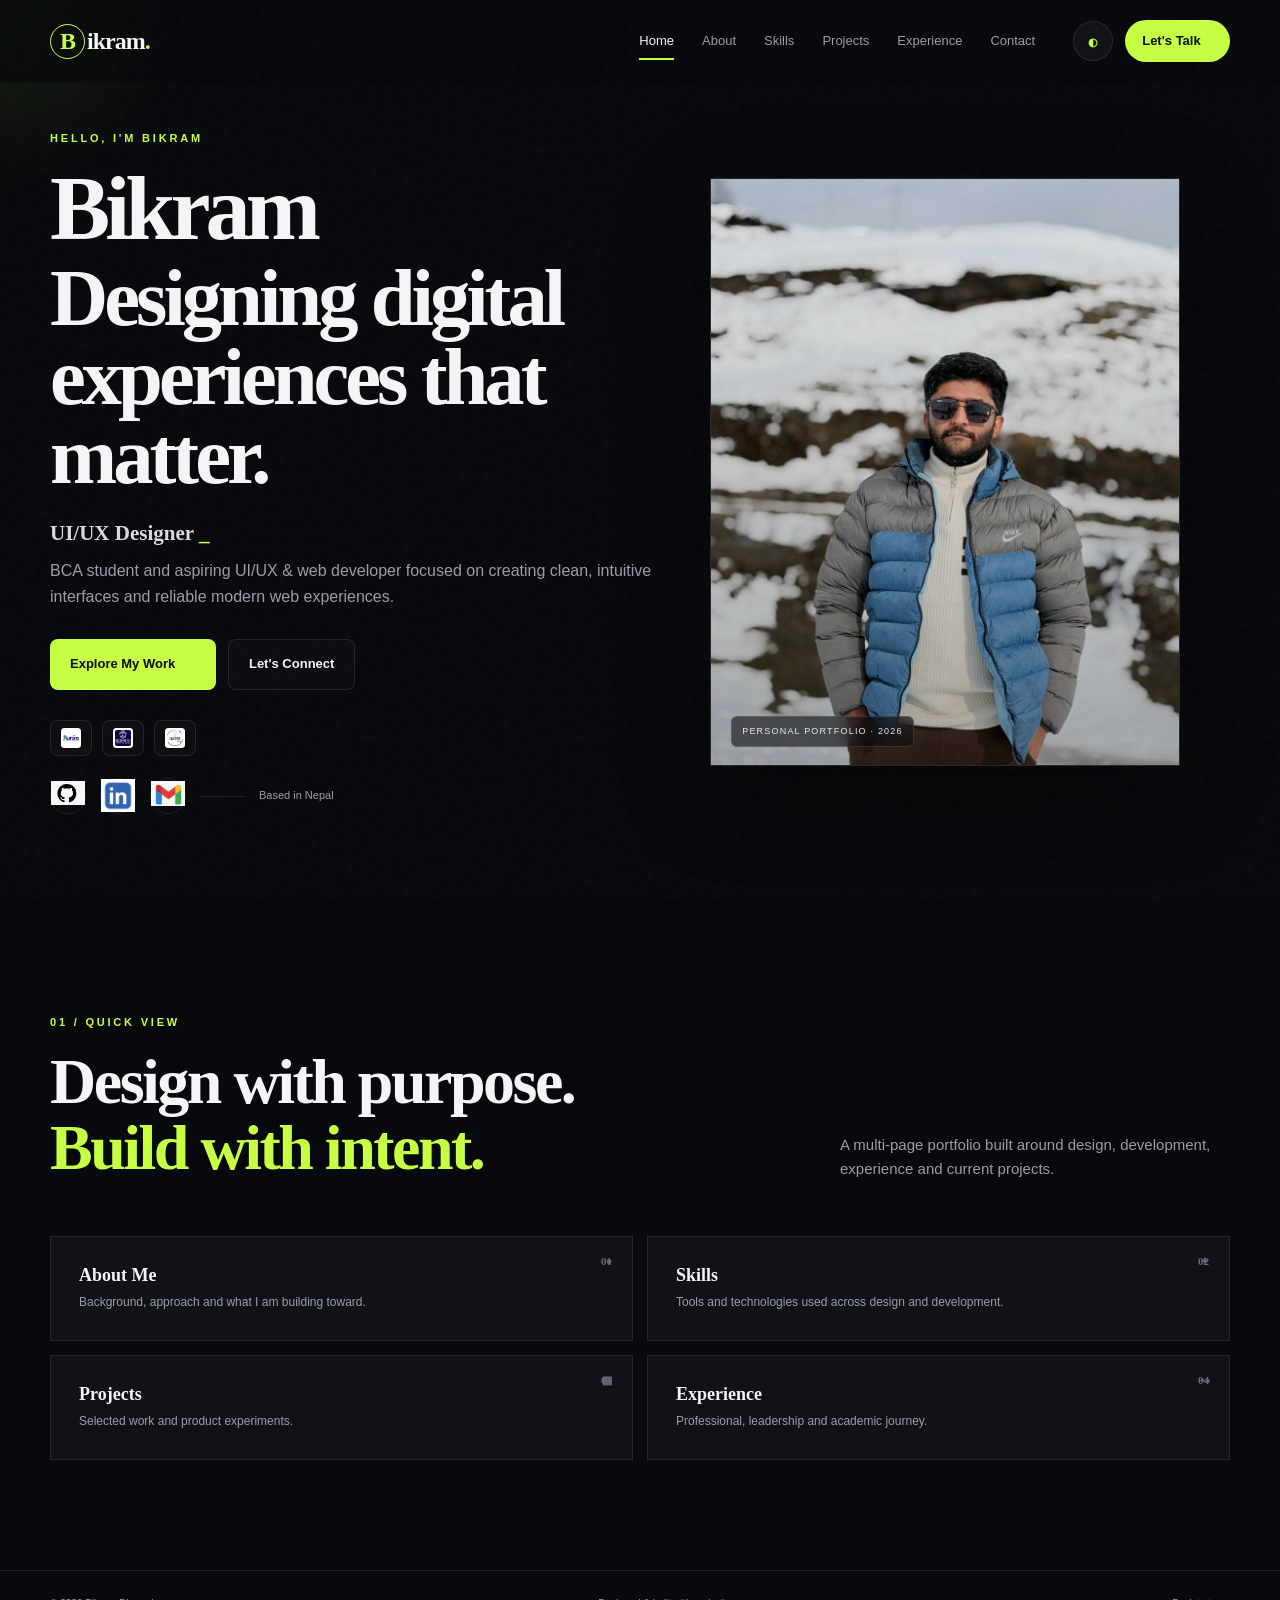
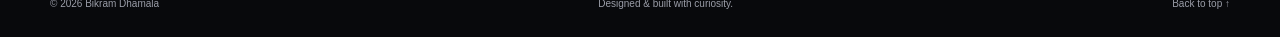
==== index.html @ e3570fc6 "Update index.html" ====
<!DOCTYPE html>
<html lang="en">
<head>
  <meta charset="UTF-8">
  <meta name="viewport" content="width=device-width, initial-scale=1.0">
  <meta name="description" content="Home — Bikram Dhamala">
  <meta name="author" content="Bikram Dhamala">
  <title>Home — Bikram Dhamala</title>
<meta name="description" content="Official portfolio of Bikram Dhamala, Frontend Developer, UI/UX Designer, Graphic Designer, BCA Student. Explore projects, blogs, and web development services.">

<meta name="keywords" content="Bikram Dhamala, Bikram Dhamala, Frontend Developer Nepal, UI UX Designer Nepal, Graphic Designer Nepal, Web Developer Nepal, BCA Student Nepal, HTML CSS JavaScript, React Developer Nepal, Anveahan,Bonsai, Portfolio Nepal">

<meta name="author" content="Bikram Dhamala">

<meta name="robots" content="index, follow">

<meta name="language" content="English">

<meta name="revisit-after" content="7 days">

<meta charset="UTF-8">
<meta property="og:type" content="website">

<meta property="og:title" content="Bikram Dhamala | Frontend Developer">

<meta property="og:description" content="Frontend Developer, UI/UX Designer, Graphic Designer .">

<meta property="og:url" content="https://bikramdhamala.com.np">

<meta property="og:image" content="https://bikramdhamala.com.np/images/cover.jpg">

<meta property="og:site_name" content="Bikram Dhamala Portfolio">
<meta name="twitter:card" content="summary_large_image">

<meta name="twitter:title" content="Bikram Dhamala">

<meta name="twitter:description" content="Frontend Developer | UI/UX Designer">

<meta name="twitter:image" content="https://bikramdhamala.com.np/images/cover.jpg">

<meta name="viewport" content="width=device-width, initial-scale=1.0">


  
  
<style>

:root{
  --bg:#08090c; --surface:#101217; --surface2:#15171e;
  --text:#f5f5f7; --muted:#9a9da8; --line:rgba(255,255,255,.09);
  --accent:#c7ff43; --accent2:#7dffb2;
  --shadow:0 25px 80px rgba(0,0,0,.35);
}
body.light{
  --bg:#f5f5f0; --surface:#fff; --surface2:#ecece7;
  --text:#111217; --muted:#62656d; --line:rgba(0,0,0,.09);
  --accent:#4f7000; --accent2:#2f7a55;
  --shadow:0 25px 70px rgba(0,0,0,.12);
}
*{margin:0;padding:0;box-sizing:border-box}
html{scroll-behavior:smooth}
body{font-family:"DM Sans",sans-serif;background:var(--bg);color:var(--text);line-height:1.6;overflow-x:hidden}
a{color:inherit;text-decoration:none}
button,input,textarea{font:inherit}
img{max-width:100%}
.container{width:min(1180px,calc(100% - 48px));margin:auto}
.noise{position:fixed;inset:0;pointer-events:none;z-index:100;opacity:.035;background-image:url("data:image/svg+xml,%3Csvg viewBox='0 0 180 180' xmlns='http://www.w3.org/2000/svg'%3E%3Cfilter id='n'%3E%3CfeTurbulence type='fractalNoise' baseFrequency='.8' numOctaves='4' stitchTiles='stitch'/%3E%3C/filter%3E%3Crect width='100%25' height='100%25' filter='url(%23n)' opacity='.7'/%3E%3C/svg%3E")}
.cursor-glow{position:fixed;width:420px;height:420px;border-radius:50%;background:radial-gradient(circle,rgba(199,255,67,.09),transparent 65%);transform:translate(-50%,-50%);pointer-events:none;z-index:0}
.header{position:fixed;top:0;left:0;width:100%;z-index:50;background:rgba(8,9,12,.72);backdrop-filter:blur(18px);border-bottom:1px solid transparent;transition:.3s}
body.light .header{background:rgba(245,245,240,.9)}
.header.scrolled{border-color:var(--line)}
.navbar{height:82px;display:flex;align-items:center;justify-content:space-between}
.logo{font:700 24px "Space Grotesk";letter-spacing:-1px}
.logo span{display:inline-grid;place-items:center;width:35px;height:35px;border:1px solid var(--accent);border-radius:50%;color:var(--accent);margin-right:2px}
.logo em{color:var(--accent);font-style:normal}
.nav-menu{display:flex;gap:28px;margin-left:auto;margin-right:38px}
.nav-link{font-size:13px;color:var(--muted);position:relative;transition:.25s}
.nav-link:hover,.nav-link.active{color:var(--text)}
.nav-link.active:after{content:"";position:absolute;left:0;right:0;bottom:-9px;height:2px;background:var(--accent)}
.nav-actions{display:flex;align-items:center;gap:12px}
.theme-btn,.menu-btn{border:1px solid var(--line);background:var(--surface);color:var(--text);width:40px;height:40px;border-radius:50%;cursor:pointer}
.nav-cta{font-size:13px;font-weight:700;background:var(--accent);color:#0a0c08;padding:11px 17px;border-radius:99px}
.nav-cta i{margin-left:6px}
.menu-btn{display:none}

.page-hero{position:relative;padding:160px 0 90px;overflow:hidden}
.page-hero::before,.page-hero::after{content:"";position:absolute;border-radius:50%;pointer-events:none}
.page-hero::before{width:560px;height:560px;right:-240px;top:0;background:radial-gradient(circle,rgba(199,255,67,.13),transparent 68%)}
.page-hero::after{width:420px;height:420px;left:-260px;bottom:-250px;background:radial-gradient(circle,rgba(125,255,178,.07),transparent 68%)}
.page-hero-inner{position:relative;z-index:2}
.eyebrow{font-size:11px;letter-spacing:2.8px;color:var(--accent);font-weight:700;margin-bottom:17px}
.page-title{font:700 clamp(48px,7vw,88px)/.96 "Space Grotesk";letter-spacing:-4px;max-width:850px}
.page-title span{color:var(--accent)}
.page-lead{margin-top:24px;max-width:650px;color:var(--muted);font-size:16px}
.section{padding:110px 0}
.section-head{display:flex;justify-content:space-between;align-items:end;gap:50px;margin-bottom:55px}
.section-head.center{display:block;text-align:center}
.section-head h2{font:700 clamp(38px,5vw,65px)/1.03 "Space Grotesk";letter-spacing:-2.5px}
.section-head h2 span{color:var(--accent)}
.section-intro{max-width:390px;color:var(--muted);font-size:15px}
.btn{display:inline-flex;align-items:center;gap:10px;padding:14px 20px;border-radius:8px;font-weight:700;font-size:13px;transition:.3s}
.btn.primary{background:var(--accent);color:#0a0c08}
.btn.primary:hover{transform:translateY(-3px);box-shadow:0 12px 30px rgba(199,255,67,.18)}
.btn.ghost{border:1px solid var(--line);background:rgba(255,255,255,.02)}
.btn.ghost:hover{border-color:var(--accent);color:var(--accent)}
.btn-row{display:flex;gap:12px;flex-wrap:wrap;margin-top:28px}

.home-hero{min-height:100vh;position:relative;display:grid;align-items:center;padding:130px 0 90px;overflow:hidden}
.home-grid{display:grid;grid-template-columns:1.08fr .92fr;align-items:center;gap:50px;position:relative;z-index:2}
.home-hero h1{font:700 clamp(48px,6.3vw,86px)/.98 "Space Grotesk";letter-spacing:-4px}
.hero-name{display:inline-block;color:var(--text);font-size:1.12em;letter-spacing:-5px;margin-bottom:5px}
.home-role{font:600 21px "Space Grotesk";margin:26px 0 12px;color:#d9dbe0}
body.light .home-role{color:#363941}
.home-description{max-width:610px;color:var(--muted);font-size:16px}
.hero-actions{display:flex;gap:12px;margin:30px 0}
.hero-socials{display:flex;align-items:center;gap:14px;color:var(--muted)}
.hero-socials a{width:36px;height:36px;display:grid;place-items:center;border:1px solid var(--line);border-radius:50%;transition:.25s}
.hero-socials a:hover{color:var(--accent);border-color:var(--accent);transform:translateY(-2px)}
.social-line{width:45px;height:1px;background:var(--line)}
.hero-socials small{font-size:11px}
.brand-strip{display:flex;flex-wrap:wrap;align-items:center;gap:10px;margin-top:24px}
.brand-item{display:inline-flex;align-items:center;gap:8px;padding:7px 10px;border:1px solid var(--line);background:rgba(255,255,255,.02);border-radius:8px;color:var(--muted);font-size:10px;transition:.25s}
.brand-item:hover{border-color:var(--accent);color:var(--text);transform:translateY(-2px)}
.brand-item img{width:20px;height:20px;object-fit:contain;border-radius:4px;background:#fff;padding:2px}
.brand-monogram{width:20px;height:20px;display:grid;place-items:center;border-radius:4px;background:var(--accent);color:#0a0c08;font:700 8px "Space Grotesk"}

.visual-frame{width:min(470px,100%);aspect-ratio:4/5;position:relative;border:1px solid var(--line);background:var(--surface);box-shadow:var(--shadow);overflow:hidden}
.photo-carousel{position:absolute;inset:0;overflow:hidden;background:#0b0d11}
.photo-slides{width:100%;height:100%;position:relative}
.photo-slide{position:absolute;inset:0;opacity:0;visibility:hidden;transform:scale(1.035);transition:opacity .55s ease,transform .75s ease,visibility .55s;background:#0b0d11}
.photo-slide.active{opacity:1;visibility:visible;transform:scale(1)}
.photo-slide img{width:100%;height:100%;display:block;object-fit:cover;object-position:center}
.photo-slide::after{content:"";position:absolute;inset:0;background:linear-gradient(180deg,rgba(0,0,0,.04),rgba(0,0,0,.18) 55%,rgba(0,0,0,.3));pointer-events:none}
.home-caption{position:absolute;left:20px;bottom:18px;z-index:3;padding:7px 10px;border:1px solid rgba(255,255,255,.13);background:rgba(8,9,12,.58);backdrop-filter:blur(9px);color:#e4e7ed;border-radius:6px;font-size:9px;letter-spacing:1.2px}

.cards-grid{display:grid;grid-template-columns:repeat(2,1fr);gap:14px}
.mini-card{padding:28px;background:var(--surface);border:1px solid var(--line);position:relative;transition:.35s}
.mini-card:hover{transform:translateY(-6px);border-color:rgba(199,255,67,.35)}
.mini-card span{position:absolute;right:20px;top:18px;color:#666a74;font:600 11px "Space Grotesk"}
.mini-card i{font-size:20px;color:var(--accent);margin-bottom:28px}
.mini-card h3{font:600 18px "Space Grotesk";margin-bottom:7px}
.mini-card p{font-size:12px;color:var(--muted)}

.split{display:grid;grid-template-columns:.85fr 1.15fr;gap:70px;align-items:start}
.big-copy{font:500 28px/1.35 "Space Grotesk";margin-bottom:24px}
.copy p{color:var(--muted);max-width:600px}
.stat-grid{display:grid;grid-template-columns:repeat(2,1fr);gap:1px;background:var(--line);border:1px solid var(--line)}
.stat{background:var(--surface);padding:28px}
.stat strong{display:block;font:700 40px "Space Grotesk";color:var(--accent)}
.stat span{color:var(--muted);font-size:12px}

.skill-grid{display:grid;grid-template-columns:repeat(2,1fr);gap:1px;background:var(--line);border:1px solid var(--line)}
.skill{background:var(--surface);padding:25px;display:grid;grid-template-columns:auto 1fr auto;gap:17px;align-items:center;transition:.25s}
.skill:hover{background:var(--surface2)}
.skill-icon{width:45px;height:45px;display:grid;place-items:center;border:1px solid var(--line);border-radius:10px;font-size:21px;color:var(--accent)}
.skill h3{font:600 16px "Space Grotesk"}
.skill p{font-size:11px;color:var(--muted)}
.skill strong{font:600 11px "Space Grotesk";color:var(--muted)}
.skill-note{margin-top:22px;color:var(--muted);font-size:12px}

.project-feature{display:grid;grid-template-columns:1.35fr .65fr;gap:0;background:var(--surface);border:1px solid var(--line);overflow:hidden}
.project-art{min-height:480px;position:relative;background:radial-gradient(circle at 50% 50%,rgba(199,255,67,.09),transparent 55%),#0d0f13;display:grid;place-items:center;padding:45px}
.art-window{width:100%;box-shadow:0 30px 70px #0008;border:1px solid #ffffff14;background:#12151b;transform:perspective(900px) rotateY(-8deg) rotateX(3deg);transition:.5s}
.project-art:hover .art-window{transform:perspective(900px) rotateY(0) rotateX(0) translateY(-5px)}
.window-bar{height:36px;border-bottom:1px solid #ffffff10;display:flex;align-items:center;gap:5px;padding:0 12px;color:#737985;font-size:8px}
.window-bar span{width:6px;height:6px;border-radius:50%;background:#555}
.window-bar b{margin-left:auto;font:600 8px "Space Grotesk";letter-spacing:1px}
.dashboard{display:grid;grid-template-columns:52px 1fr;height:280px}
.dashboard aside{border-right:1px solid #ffffff0d;display:flex;flex-direction:column;align-items:center;padding:17px 0;gap:22px}
.dashboard aside strong{color:var(--accent);font:700 18px "Space Grotesk"}
.dashboard aside i{width:14px;height:14px;border:1px solid #ffffff1a;border-radius:4px}
.dash-main{padding:30px}
.dash-main small{font-size:7px;color:#737985;letter-spacing:1.5px}
.dash-main h3{font:600 24px "Space Grotesk";margin:4px 0 20px}
.dash-cards{display:grid;grid-template-columns:repeat(3,1fr);gap:9px}
.dash-cards div{height:55px;background:linear-gradient(135deg,#1c2028,#15181e);border:1px solid #ffffff0b}
.dash-chart{height:95px;margin-top:12px;border:1px solid #ffffff0b;display:flex;align-items:end;justify-content:space-around;padding:14px}
.dash-chart span{width:9%;background:var(--accent);opacity:.65;border-radius:3px 3px 0 0}
.dash-chart span:nth-child(1){height:35%}.dash-chart span:nth-child(2){height:52%}.dash-chart span:nth-child(3){height:44%}.dash-chart span:nth-child(4){height:75%}.dash-chart span:nth-child(5){height:60%}.dash-chart span:nth-child(6){height:90%}.dash-chart span:nth-child(7){height:72%}
.project-index{position:absolute;left:25px;top:22px;color:var(--accent);font:700 12px "Space Grotesk"}
.project-info{padding:55px 45px;display:flex;flex-direction:column;justify-content:center}
.project-type{color:var(--accent);font-size:10px;letter-spacing:2px;font-weight:700}
.project-info h3{font:700 39px "Space Grotesk";margin:12px 0}
.project-info>p:not(.project-type){color:var(--muted);font-size:14px}
.tags{display:flex;flex-wrap:wrap;gap:7px;margin:24px 0}
.tags span{border:1px solid var(--line);padding:6px 9px;font-size:9px;color:var(--muted)}
.project-link{font-size:12px;font-weight:700;display:inline-flex;gap:9px;align-items:center}
.project-link i{color:var(--accent)}

.timeline{max-width:900px;margin:auto;border-left:1px solid var(--line)}
.timeline-item{display:grid;grid-template-columns:125px 20px 1fr;gap:20px;padding:0 0 65px;position:relative}
.timeline-item:last-child{padding-bottom:0}
.time{font:600 10px "Space Grotesk";color:var(--muted);letter-spacing:1px;text-align:right}
.timeline-dot{width:9px;height:9px;background:var(--accent);border-radius:50%;box-shadow:0 0 0 6px var(--bg);margin-top:5px}
.timeline-item h3{font:600 21px "Space Grotesk";margin-bottom:8px}
.timeline-item>div:last-child>p:last-child{font-size:13px;color:var(--muted);max-width:590px}

.contact-layout{display:grid;grid-template-columns:.8fr 1.2fr;gap:65px}
.contact-card{background:var(--surface);border:1px solid var(--line);padding:35px}
.contact-card h3{font:600 21px "Space Grotesk";margin-bottom:16px}
.contact-card p{color:var(--muted);font-size:13px}
.contact-list{display:grid;gap:16px;margin-top:26px}
.contact-item{display:flex;gap:13px;align-items:flex-start}
.contact-item i{color:var(--accent);margin-top:3px}
.contact-item b{font:600 12px "Space Grotesk";display:block;margin-bottom:3px}
.contact-item span{font-size:12px;color:var(--muted)}
.form-grid{display:grid;grid-template-columns:1fr 1fr;gap:14px}
.field{display:flex;flex-direction:column;gap:7px}
.field.full{grid-column:1/-1}
.field label{font-size:10px;letter-spacing:1.4px;color:var(--muted);text-transform:uppercase}
.field input,.field textarea{width:100%;background:var(--bg);color:var(--text);border:1px solid var(--line);padding:13px 14px;border-radius:7px;outline:none}
.field input:focus,.field textarea:focus{border-color:var(--accent)}
.field textarea{min-height:150px;resize:vertical}
.form-note{margin-top:12px;color:var(--muted);font-size:10px}

footer{border-top:1px solid var(--line);padding:25px 0;color:var(--muted);font-size:10px}
.footer-inner{display:flex;justify-content:space-between;gap:20px;align-items:center}

.reveal{opacity:0;transform:translateY(25px);transition:opacity .8s ease,transform .8s ease}
.reveal.visible{opacity:1;transform:none}

@media(max-width:900px){
  .nav-menu{position:fixed;top:82px;left:0;right:0;background:var(--bg);border-bottom:1px solid var(--line);display:none;flex-direction:column;padding:25px 24px;gap:20px}
  .nav-menu.open{display:flex}
  .menu-btn{display:block}.nav-cta{display:none}
  .home-grid,.split,.project-feature,.contact-layout{grid-template-columns:1fr}
  .home-hero{padding-top:125px}
  .hero-visual{margin-top:25px}
  .visual-frame{max-width:440px}
  .section-head{align-items:start;flex-direction:column;gap:20px}
  .project-art{min-height:390px}
  .project-info{padding:40px}
}
@media(max-width:600px){
  .container{width:min(100% - 30px,1180px)}
  .navbar{height:72px}.nav-menu{top:72px}
  .home-hero{padding:110px 0 75px}
  .home-hero h1{font-size:47px;letter-spacing:-2.5px}
  .hero-name{letter-spacing:-3px}
  .home-description{font-size:14px}
  .hero-actions{flex-direction:column;align-items:stretch}
  .hero-actions .btn{justify-content:center}
  .hero-socials small,.social-line{display:none}
  .section,.page-hero{padding:90px 0}
  .section-head{margin-bottom:40px}
  .cards-grid,.skill-grid,.form-grid,.stat-grid{grid-template-columns:1fr}
  .page-title{letter-spacing:-2.5px;font-size:47px}
  .project-art{padding:20px;min-height:300px}
  .dashboard{height:210px}.dash-main{padding:20px}.dash-main h3{font-size:18px}
  .project-info{padding:30px 24px}.project-info h3{font-size:33px}
  .timeline-item{grid-template-columns:75px 12px 1fr;gap:12px}
  .timeline-item h3{font-size:17px}
  .contact-card{padding:25px}
  .footer-inner{flex-direction:column;align-items:flex-start}
}
.icon-fallback{font-size:11px;font-weight:700;letter-spacing:-.3px;color:var(--accent)}
</style></head>
<body id="top" data-page="home">
  <div class="noise"></div>
  <div class="cursor-glow"></div>
  
<header class="header" id="header">
  <nav class="navbar container">
    <a href="index.html" class="logo" aria-label="Bikram Dhamala home"><span>B</span><b>ikram</b><em>.</em></a>
    <div class="nav-menu" id="navMenu">
      <a href="index.html" class="nav-link" data-page="home">Home</a>
      <a href="about.html" class="nav-link" data-page="about">About</a>
      <a href="skills.html" class="nav-link" data-page="skills">Skills</a>
      <a href="projects.html" class="nav-link" data-page="projects">Projects</a>
      <a href="experience.html" class="nav-link" data-page="experience">Experience</a>
      <a href="contact.html" class="nav-link" data-page="contact">Contact</a>
    </div>
    <div class="nav-actions">
      <button class="theme-btn" id="themeBtn" aria-label="Toggle theme"><span class="icon-fallback">◐</span></button>
      <a href="contact.html" class="nav-cta">Let's Talk <span class="icon-fallback">↗</span></a>
      <button class="menu-btn" id="menuBtn" aria-label="Open menu"><span class="icon-fallback">☰</span></button>
    </div>
  </nav>
</header>

  <main>
    
<section class="home-hero">
  <div class="container home-grid">
    <div class="reveal">
      <p class="eyebrow">HELLO, I'M BIKRAM</p>
      <h1><span class="hero-name">Bikram</span><br>Designing digital<br><span>experiences</span> that matter.</h1>
      <p class="home-role">UI/UX Designer <span style="color:var(--accent)">_</span></p>
      <p class="home-description">BCA student and aspiring UI/UX & web developer focused on creating clean, intuitive interfaces and reliable modern web experiences.</p>
      <div class="hero-actions">
        <a href="projects.html" class="btn primary">Explore My Work <span class="icon-fallback">→</span></a>
        <a href="contact.html" class="btn ghost">Let's Connect</a>
      </div>

      <div class="brand-strip" aria-label="Organizations">
        <a class="brand-item" href="https://aurorafoundationaf.com/" target="_blank" rel="noopener">
          <span class="brand-monogram"><img src="aurora-education-foundation.jpg"</span>
        </a>
        <a class="brand-item" href="https://www.instagram.com/bonsaitechnologies/" target="_blank" rel="noopener">
          <span class="brand-monogram"><img class="bonsai-logo" src="bonsai-technologies.jpg"></span>
        </a>
        <a class="brand-item" href="https://www.instagram.com/_anveshan__/" target="_blank" rel="noopener">
          <span class="brand-monogram"><img src="anveshan.jpg"></span>
        </a>
      </div>

      <div class="hero-socials" style="margin-top:22px">
        <a href="https://github.com/bikramdhamala" target="_blank" rel="noopener" aria-label="GitHub"><span class="icon-fallback"><img src="Github.png"></span></a>
        <a href="https://www.linkedin.com/in/biksss-dhamala" target="_blank" rel="noopener" aria-label="LinkedIn"><span class="icon-fallback"><img src="linkedin.png"></span></a>
        <a href="mailto:bikram.official77@gmail.com" aria-label="Email"><span class="icon-fallback"><img src="gmail.png"></span></a>
        <span class="social-line"></span><small>Based in Nepal</small>
      </div>
    </div>

    <div class="reveal">
      <div class="visual-frame">
        <div class="photo-carousel" aria-label="Bikram photo gallery">
          <div class="photo-slides">
            <div class="photo-slide active"><img src="[data-uri]" alt="Bikram in the mountains"></div>
            <div class="photo-slide"><img src="[data-uri]" alt="Bikram at a temple"></div>
            <div class="photo-slide"><img src="[data-uri]" alt="Bikram in a formal suit"></div>
          </div>
          <div class="home-caption">PERSONAL PORTFOLIO · 2026</div>
        </div>
      </div>
    </div>
  </div>
</section>

<section class="section">
  <div class="container">
    <div class="section-head reveal">
      <div><p class="eyebrow">01 / QUICK VIEW</p><h2>Design with purpose.<br><span>Build with intent.</span></h2></div>
      <p class="section-intro">A multi-page portfolio built around design, development, experience and current projects.</p>
    </div>
    <div class="cards-grid">
      <a class="mini-card reveal" href="about.html"><span>01</span><span class="icon-fallback">●</span><h3>About Me</h3><p>Background, approach and what I am building toward.</p></a>
      <a class="mini-card reveal" href="skills.html"><span>02</span><span class="icon-fallback">✦</span><h3>Skills</h3><p>Tools and technologies used across design and development.</p></a>
      <a class="mini-card reveal" href="projects.html"><span>03</span><span class="icon-fallback">▦</span><h3>Projects</h3><p>Selected work and product experiments.</p></a>
      <a class="mini-card reveal" href="experience.html"><span>04</span><span class="icon-fallback">↝</span><h3>Experience</h3><p>Professional, leadership and academic journey.</p></a>
    </div>
  </div>
</section>

  </main>
  
<footer>
  <div class="container footer-inner">
    <span>© <span id="year"></span> Bikram Dhamala</span>
    <span>Designed & built with curiosity.</span>
    <a href="#top">Back to top ↑</a>
  </div>
</footer>

  
<script>
const body = document.body;
const header = document.getElementById("header");
const menuBtn = document.getElementById("menuBtn");
const navMenu = document.getElementById("navMenu");
const themeBtn = document.getElementById("themeBtn");

if (menuBtn && navMenu) {
  menuBtn.addEventListener("click", () => {
    navMenu.classList.toggle("open");
    menuBtn.innerHTML = navMenu.classList.contains("open")
      ? '<i class="fa-solid fa-xmark"></i>'
      : '<i class="fa-solid fa-bars"></i>';
  });
}
document.querySelectorAll(".nav-link").forEach(link => {
  link.addEventListener("click", () => {
    navMenu?.classList.remove("open");
    if (menuBtn) menuBtn.innerHTML = '<i class="fa-solid fa-bars"></i>';
  });
});

window.addEventListener("scroll", () => {
  header?.classList.toggle("scrolled", window.scrollY > 20);
});

const savedTheme = localStorage.getItem("bikram-theme");
if (savedTheme === "light") {
  body.classList.add("light");
  if (themeBtn) themeBtn.innerHTML = '<i class="fa-solid fa-sun"></i>';
}
themeBtn?.addEventListener("click", () => {
  body.classList.toggle("light");
  const light = body.classList.contains("light");
  localStorage.setItem("bikram-theme", light ? "light" : "dark");
  themeBtn.innerHTML = light
    ? '<i class="fa-solid fa-sun"></i>'
    : '<i class="fa-solid fa-moon"></i>';
});

document.getElementById("year")?.replaceChildren(String(new Date().getFullYear()));

const observer = new IntersectionObserver(entries => {
  entries.forEach(entry => {
    if (entry.isIntersecting) entry.target.classList.add("visible");
  });
}, {threshold:.12});
document.querySelectorAll(".reveal").forEach(el => observer.observe(el));

const page = body.dataset.page;
document.querySelectorAll(".nav-link").forEach(link => {
  link.classList.toggle("active", link.dataset.page === page);
});

/* Home hero photo rotation: every 3 seconds. */
const photoSlides = [...document.querySelectorAll(".photo-slide")];
if (photoSlides.length) {
  let photoIndex = 0;
  function showPhoto(index) {
    photoIndex = (index + photoSlides.length) % photoSlides.length;
    photoSlides.forEach((slide, i) => {
      slide.classList.toggle("active", i === photoIndex);
    });
  }
  showPhoto(0);
  setInterval(() => showPhoto(photoIndex + 1), 3000);
}
</script></body>
</html>
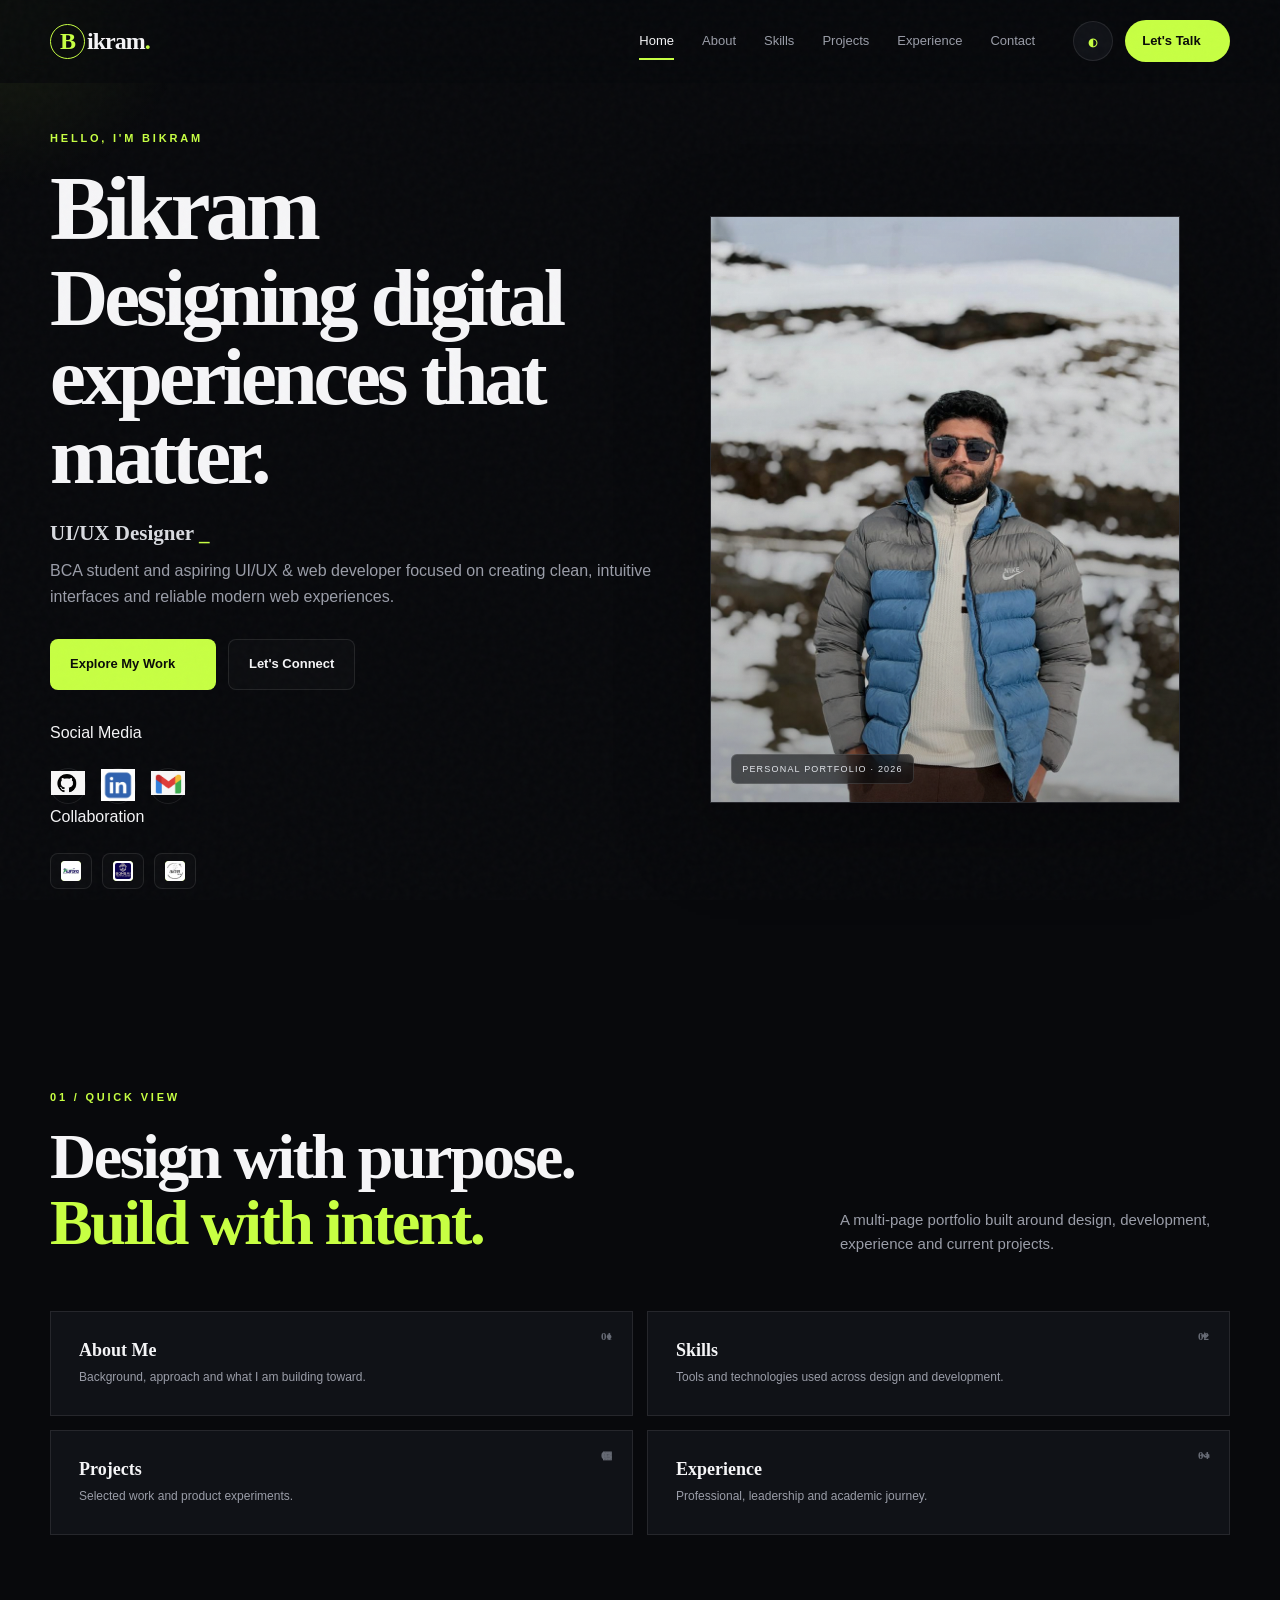
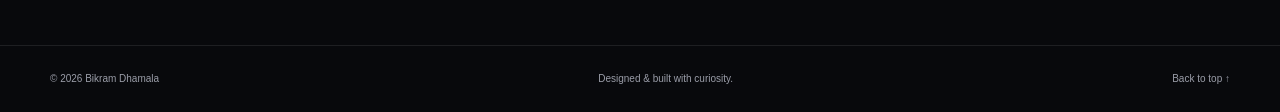
==== commit 8f765815: "Update index.html" ====
--- a/index.html
+++ b/index.html
@@ -291,8 +291,15 @@
         <a href="projects.html" class="btn primary">Explore My Work <span class="icon-fallback">→</span></a>
         <a href="contact.html" class="btn ghost">Let's Connect</a>
       </div>
-
-      <div class="brand-strip" aria-label="Organizations">
+      <p class="Social Media">Social Media</p>
+         <div class="hero-socials" style="margin-top:22px">
+        <a href="https://github.com/bikramdhamala" target="_blank" rel="noopener" aria-label="GitHub"><span class="icon-fallback"><img src="Github.png"></span></a>
+        <a href="https://www.linkedin.com/in/biksss-dhamala" target="_blank" rel="noopener" aria-label="LinkedIn"><span class="icon-fallback"><img src="linkedin.png"></span></a>
+        <a href="mailto:bikram.official77@gmail.com" aria-label="Email"><span class="icon-fallback"><img src="gmail.png"></span></a>
+
+     </div>
+<p class="Company Connected">Collaboration</p>
+    <div class="brand-strip" aria-label="Organizations">
         <a class="brand-item" href="https://aurorafoundationaf.com/" target="_blank" rel="noopener">
           <span class="brand-monogram"><img src="aurora-education-foundation.jpg"</span>
         </a>
@@ -303,13 +310,7 @@
           <span class="brand-monogram"><img src="anveshan.jpg"></span>
         </a>
       </div>
-
-      <div class="hero-socials" style="margin-top:22px">
-        <a href="https://github.com/bikramdhamala" target="_blank" rel="noopener" aria-label="GitHub"><span class="icon-fallback"><img src="Github.png"></span></a>
-        <a href="https://www.linkedin.com/in/biksss-dhamala" target="_blank" rel="noopener" aria-label="LinkedIn"><span class="icon-fallback"><img src="linkedin.png"></span></a>
-        <a href="mailto:bikram.official77@gmail.com" aria-label="Email"><span class="icon-fallback"><img src="gmail.png"></span></a>
-        <span class="social-line"></span><small>Based in Nepal</small>
-      </div>
+      
     </div>
 
     <div class="reveal">
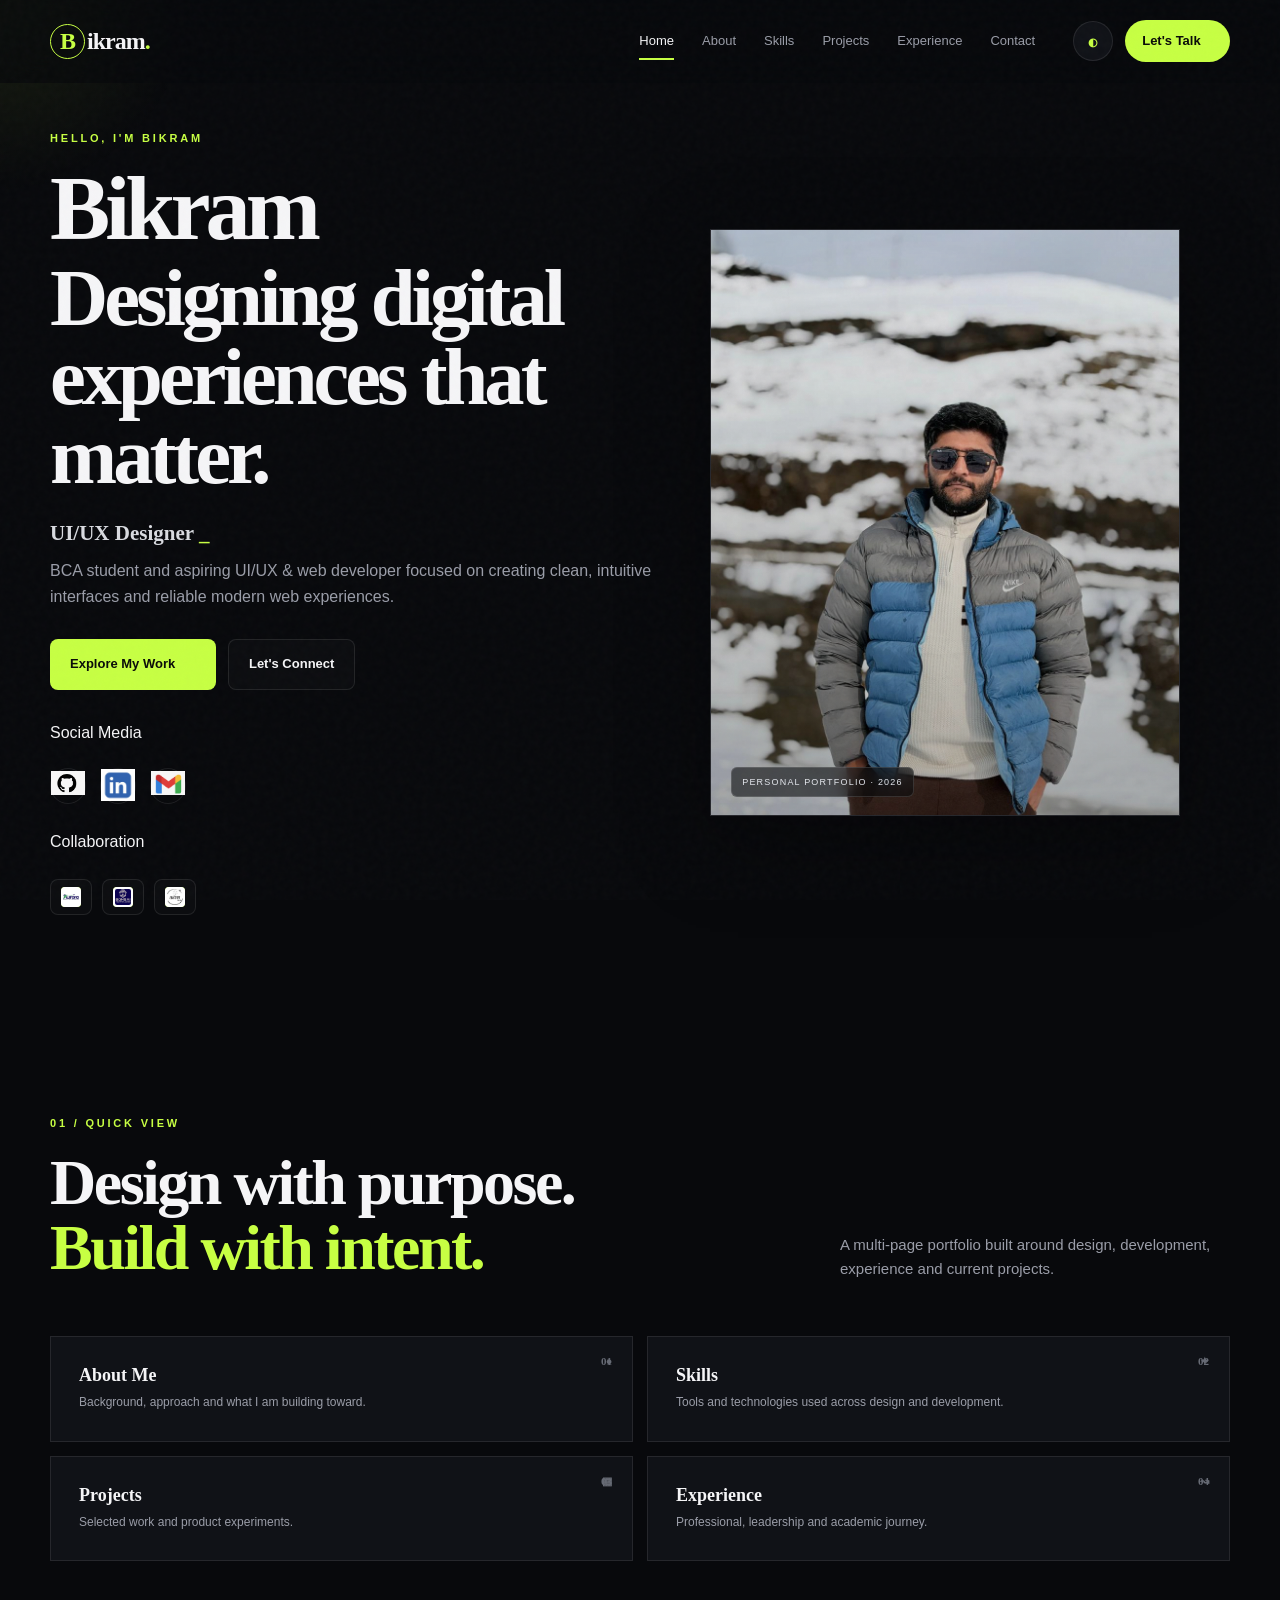
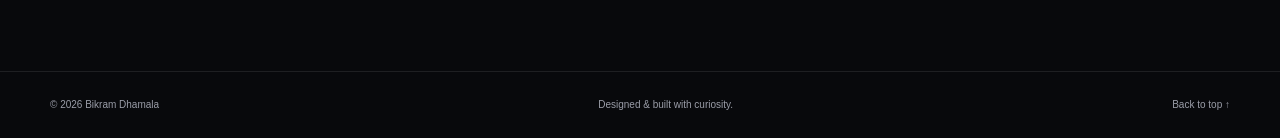
==== commit 3622da14: "Update index.html" ====
--- a/index.html
+++ b/index.html
@@ -297,7 +297,7 @@
         <a href="https://www.linkedin.com/in/biksss-dhamala" target="_blank" rel="noopener" aria-label="LinkedIn"><span class="icon-fallback"><img src="linkedin.png"></span></a>
         <a href="mailto:bikram.official77@gmail.com" aria-label="Email"><span class="icon-fallback"><img src="gmail.png"></span></a>
 
-     </div>
+     </div> <br>
 <p class="Company Connected">Collaboration</p>
     <div class="brand-strip" aria-label="Organizations">
         <a class="brand-item" href="https://aurorafoundationaf.com/" target="_blank" rel="noopener">
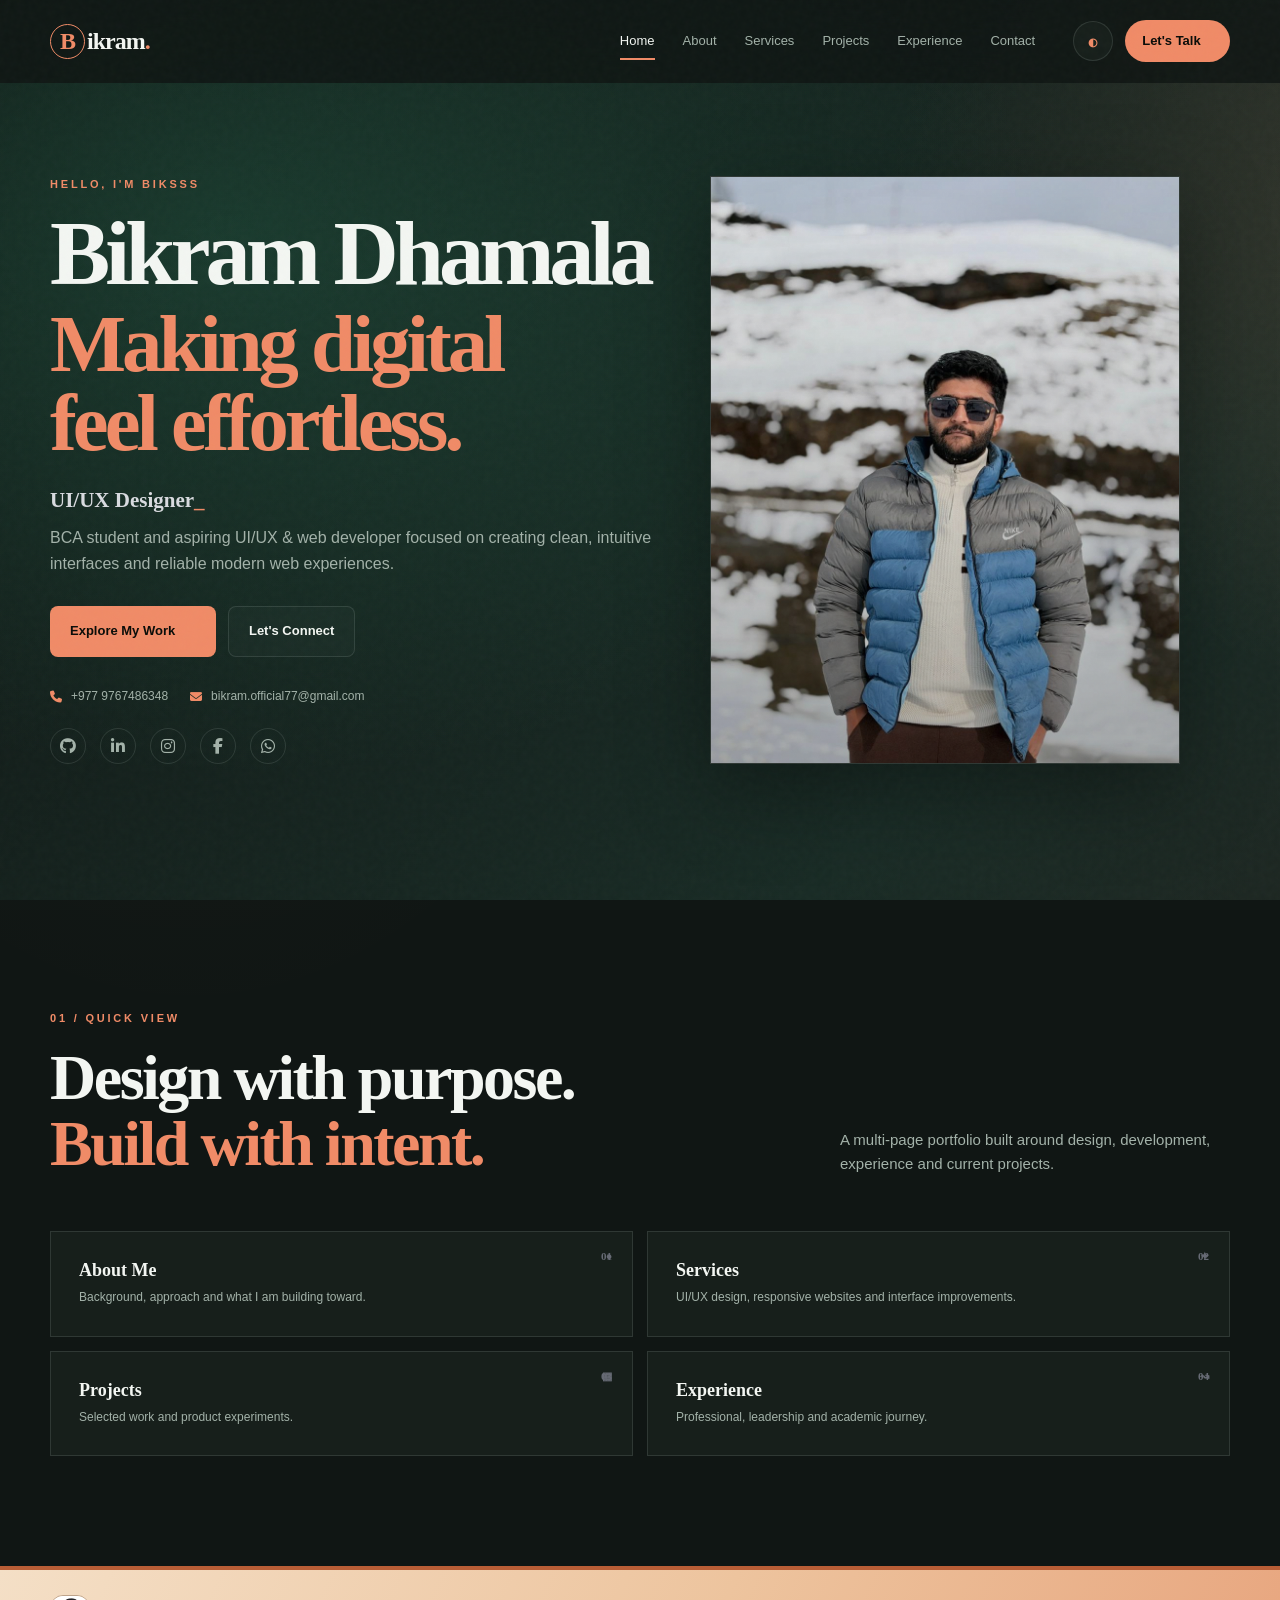
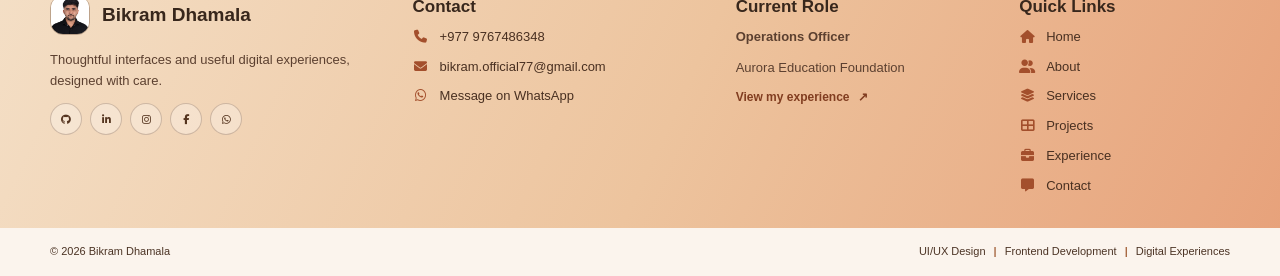
==== commit ad30aa0d: "Add files via upload" ====
--- a/index.html
+++ b/index.html
@@ -3,10 +3,9 @@
 <head>
   <meta charset="UTF-8">
   <meta name="viewport" content="width=device-width, initial-scale=1.0">
-  <meta name="description" content="Home — Bikram Dhamala">
+  <meta name="description" content="Bikram Dhamala is a UI/UX designer and frontend developer creating clean, intuitive digital experiences.">
   <meta name="author" content="Bikram Dhamala">
-  <title>Home — Bikram Dhamala</title>
-<meta name="description" content="Official portfolio of Bikram Dhamala, Frontend Developer, UI/UX Designer, Graphic Designer, BCA Student. Explore projects, blogs, and web development services.">
+  <title>Bikram Dhamala | UI/UX Designer &amp; Frontend Developer</title>
 
 <meta name="keywords" content="Bikram Dhamala, Bikram Dhamala, Frontend Developer Nepal, UI UX Designer Nepal, Graphic Designer Nepal, Web Developer Nepal, BCA Student Nepal, HTML CSS JavaScript, React Developer Nepal, Anveahan,Bonsai, Portfolio Nepal">
 
@@ -21,22 +20,23 @@
 <meta charset="UTF-8">
 <meta property="og:type" content="website">
 
-<meta property="og:title" content="Bikram Dhamala | Frontend Developer">
-
-<meta property="og:description" content="Frontend Developer, UI/UX Designer, Graphic Designer .">
+<meta property="og:title" content="Bikram Dhamala | UI/UX Designer &amp; Frontend Developer">
+
+<meta property="og:description" content="UI/UX designer and frontend developer creating clean, intuitive digital experiences.">
 
 <meta property="og:url" content="https://bikramdhamala.com.np">
 
-<meta property="og:image" content="https://bikramdhamala.com.np/images/cover.jpg">
+<meta property="og:image" content="https://bikramdhamala.com.np/biki.jpeg">
 
 <meta property="og:site_name" content="Bikram Dhamala Portfolio">
+<meta property="og:image:alt" content="Bikram Dhamala, UI/UX designer and frontend developer">
 <meta name="twitter:card" content="summary_large_image">
 
 <meta name="twitter:title" content="Bikram Dhamala">
 
 <meta name="twitter:description" content="Frontend Developer | UI/UX Designer">
 
-<meta name="twitter:image" content="https://bikramdhamala.com.np/images/cover.jpg">
+<meta name="twitter:image" content="https://bikramdhamala.com.np/biki.jpeg">
 
 <meta name="viewport" content="width=device-width, initial-scale=1.0">
 
@@ -254,7 +254,7 @@
   .footer-inner{flex-direction:column;align-items:flex-start}
 }
 .icon-fallback{font-size:11px;font-weight:700;letter-spacing:-.3px;color:var(--accent)}
-</style></head>
+</style><link rel="stylesheet" href="site-enhancements.css"><link rel="stylesheet" href="https://cdnjs.cloudflare.com/ajax/libs/font-awesome/6.5.2/css/all.min.css"><link rel="icon" href="favicon.svg" type="image/svg+xml"></head>
 <body id="top" data-page="home">
   <div class="noise"></div>
   <div class="cursor-glow"></div>
@@ -265,7 +265,7 @@
     <div class="nav-menu" id="navMenu">
       <a href="index.html" class="nav-link" data-page="home">Home</a>
       <a href="about.html" class="nav-link" data-page="about">About</a>
-      <a href="skills.html" class="nav-link" data-page="skills">Skills</a>
+      <a href="services.html" class="nav-link" data-page="services">Services</a>
       <a href="projects.html" class="nav-link" data-page="projects">Projects</a>
       <a href="experience.html" class="nav-link" data-page="experience">Experience</a>
       <a href="contact.html" class="nav-link" data-page="contact">Contact</a>
@@ -283,33 +283,26 @@
 <section class="home-hero">
   <div class="container home-grid">
     <div class="reveal">
-      <p class="eyebrow">HELLO, I'M BIKRAM</p>
-      <h1><span class="hero-name">Bikram</span><br>Designing digital<br><span>experiences</span> that matter.</h1>
+      <p class="eyebrow">HELLO, I'M BIKSSS</p>
+      <h1><span class="hero-name">Bikram Dhamala</span><br><span class="hero-tagline">Making digital<br>feel effortless.</span></h1>
       <p class="home-role">UI/UX Designer <span style="color:var(--accent)">_</span></p>
       <p class="home-description">BCA student and aspiring UI/UX & web developer focused on creating clean, intuitive interfaces and reliable modern web experiences.</p>
       <div class="hero-actions">
         <a href="projects.html" class="btn primary">Explore My Work <span class="icon-fallback">→</span></a>
         <a href="contact.html" class="btn ghost">Let's Connect</a>
       </div>
-      <p class="Social Media">Social Media</p>
-         <div class="hero-socials" style="margin-top:22px">
-        <a href="https://github.com/bikramdhamala" target="_blank" rel="noopener" aria-label="GitHub"><span class="icon-fallback"><img src="Github.png"></span></a>
-        <a href="https://www.linkedin.com/in/biksss-dhamala" target="_blank" rel="noopener" aria-label="LinkedIn"><span class="icon-fallback"><img src="linkedin.png"></span></a>
-        <a href="mailto:bikram.official77@gmail.com" aria-label="Email"><span class="icon-fallback"><img src="gmail.png"></span></a>
-
-     </div> <br>
-<p class="Company Connected">Collaboration</p>
-    <div class="brand-strip" aria-label="Organizations">
-        <a class="brand-item" href="https://aurorafoundationaf.com/" target="_blank" rel="noopener">
-          <span class="brand-monogram"><img src="aurora-education-foundation.jpg"</span>
-        </a>
-        <a class="brand-item" href="https://www.instagram.com/bonsaitechnologies/" target="_blank" rel="noopener">
-          <span class="brand-monogram"><img class="bonsai-logo" src="bonsai-technologies.jpg"></span>
-        </a>
-        <a class="brand-item" href="https://www.instagram.com/_anveshan__/" target="_blank" rel="noopener">
-          <span class="brand-monogram"><img src="anveshan.jpg"></span>
-        </a>
+      <div class="hero-contact">
+        <a href="tel:+9779767486348"><i class="fa-solid fa-phone" aria-hidden="true"></i><span>+977 9767486348</span></a>
+        <a href="mailto:bikram.official77@gmail.com"><i class="fa-solid fa-envelope" aria-hidden="true"></i><span>bikram.official77@gmail.com</span></a>
       </div>
+      <div class="hero-socials" style="margin-top:22px">
+        <a href="https://github.com/vsbikramdhamala-jpg" target="_blank" rel="noopener noreferrer" aria-label="GitHub"><i class="fa-brands fa-github" aria-hidden="true"></i></a>
+        <a href="https://www.linkedin.com/in/biksss-dhamala/" target="_blank" rel="noopener noreferrer" aria-label="LinkedIn"><i class="fa-brands fa-linkedin-in" aria-hidden="true"></i></a>
+        <a href="https://www.instagram.com/11bkram.dhamala/" target="_blank" rel="noopener noreferrer" aria-label="Instagram"><i class="fa-brands fa-instagram" aria-hidden="true"></i></a>
+        <a href="https://www.facebook.com/bikramdhamala.official" target="_blank" rel="noopener noreferrer" aria-label="Facebook"><i class="fa-brands fa-facebook-f" aria-hidden="true"></i></a>
+        <a href="https://wa.me/9779767486348" target="_blank" rel="noopener noreferrer" aria-label="WhatsApp: 9767486348"><i class="fa-brands fa-whatsapp" aria-hidden="true"></i></a>
+
+     </div>
       
     </div>
 
@@ -321,7 +314,6 @@
             <div class="photo-slide"><img src="[data-uri]" alt="Bikram at a temple"></div>
             <div class="photo-slide"><img src="[data-uri]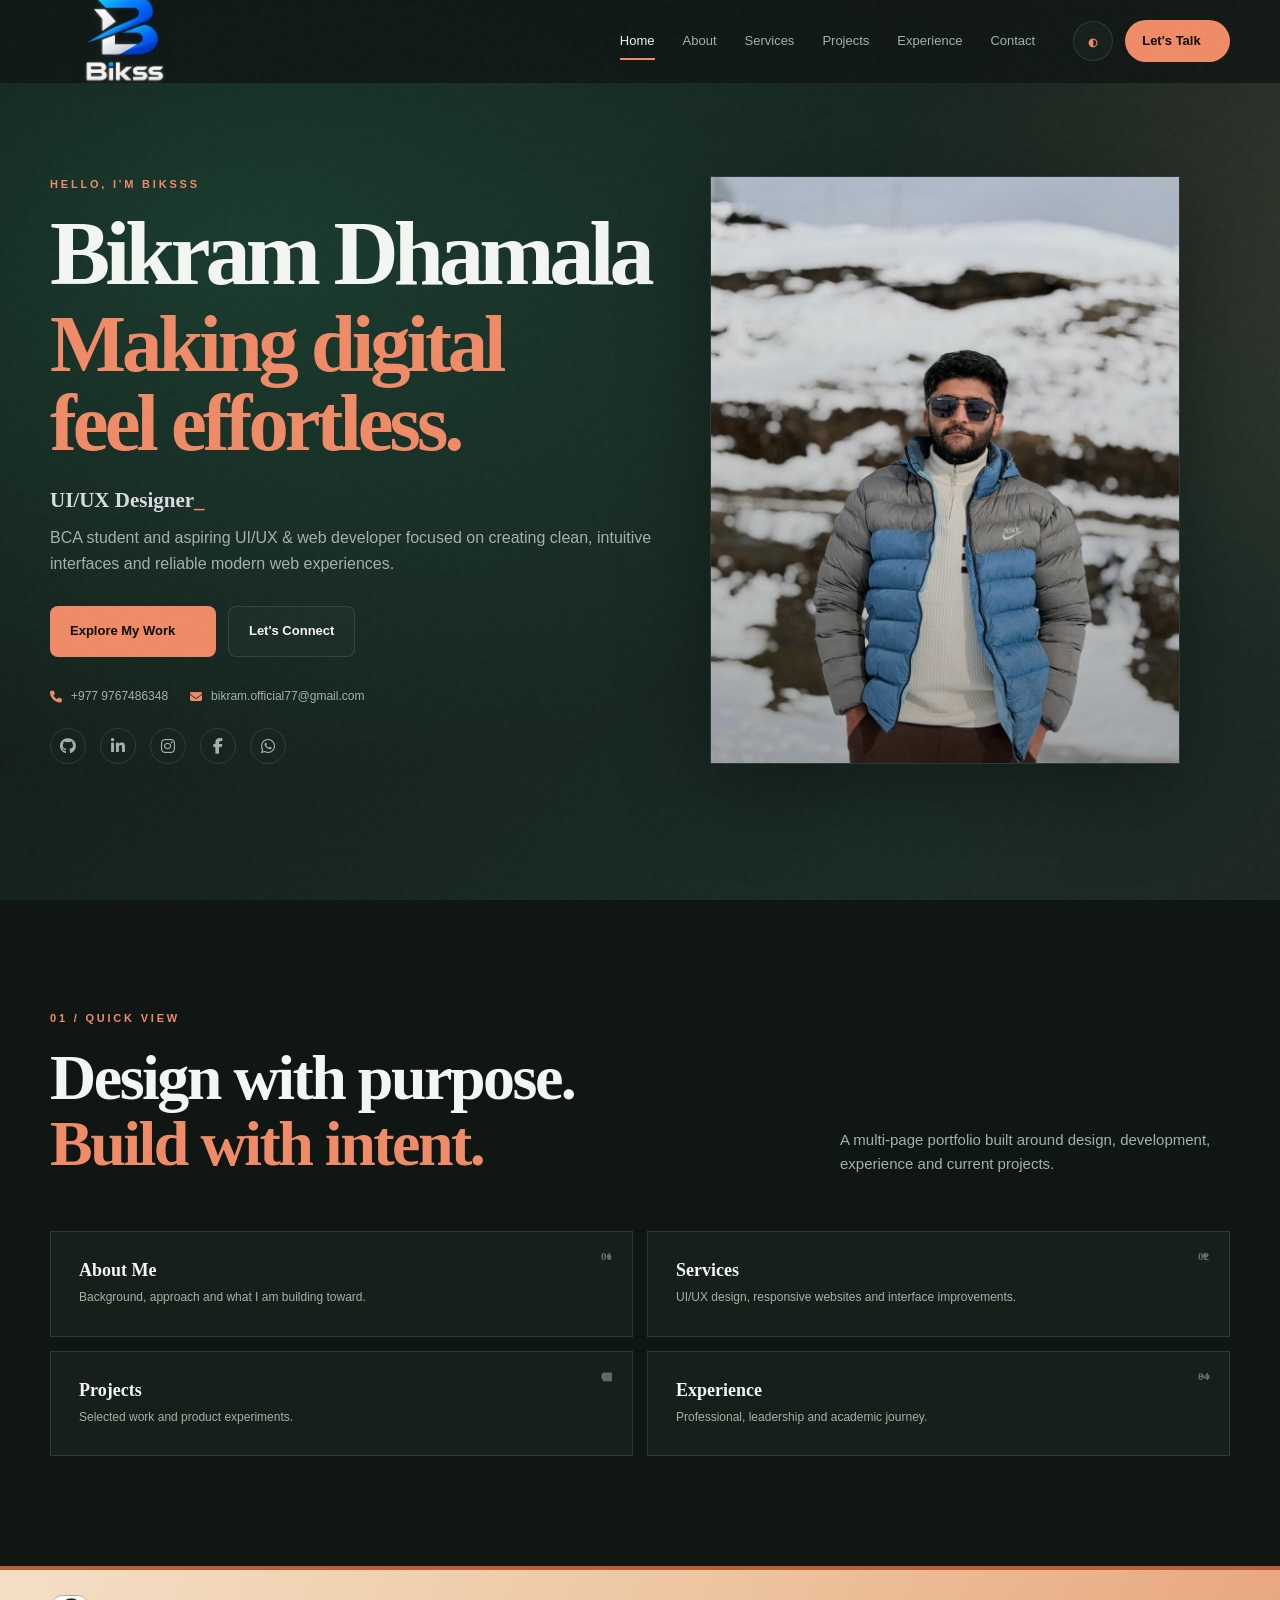
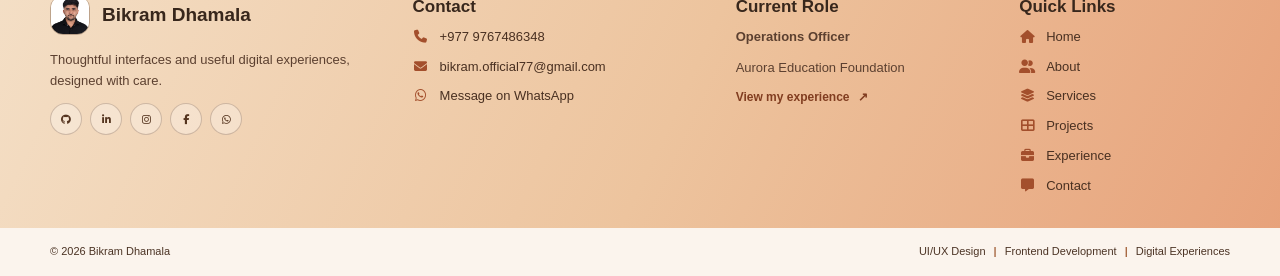
==== commit 0db4008f: "Update index.html" ====
--- a/index.html
+++ b/index.html
@@ -1,6 +1,7 @@
 <!DOCTYPE html>
 <html lang="en">
 <head>
+  <link rel="icon" type="image/jpeg" href="/favicon.jpg">
   <meta charset="UTF-8">
   <meta name="viewport" content="width=device-width, initial-scale=1.0">
   <meta name="description" content="Bikram Dhamala is a UI/UX designer and frontend developer creating clean, intuitive digital experiences.">
@@ -254,14 +255,16 @@
   .footer-inner{flex-direction:column;align-items:flex-start}
 }
 .icon-fallback{font-size:11px;font-weight:700;letter-spacing:-.3px;color:var(--accent)}
-</style><link rel="stylesheet" href="site-enhancements.css"><link rel="stylesheet" href="https://cdnjs.cloudflare.com/ajax/libs/font-awesome/6.5.2/css/all.min.css"><link rel="icon" href="favicon.svg" type="image/svg+xml"></head>
+</style><link rel="stylesheet" href="site-enhancements.css"><link rel="stylesheet" href="https://cdnjs.cloudflare.com/ajax/libs/font-awesome/6.5.2/css/all.min.css"><link rel="icon" href="favicon.jpg" type="image/svg+xml"></head>
 <body id="top" data-page="home">
   <div class="noise"></div>
   <div class="cursor-glow"></div>
   
 <header class="header" id="header">
   <nav class="navbar container">
-    <a href="index.html" class="logo" aria-label="Bikram Dhamala home"><span>B</span><b>ikram</b><em>.</em></a>
+   <a href="index.html" class="logo" aria-label="Bikram Dhamala home">
+    <!-- The text "B.ikram" is removed and replaced by the image below -->
+    <img src="logo.png" alt="Bikram Dhamala Logo" width="150"></a>
     <div class="nav-menu" id="navMenu">
       <a href="index.html" class="nav-link" data-page="home">Home</a>
       <a href="about.html" class="nav-link" data-page="about">About</a>
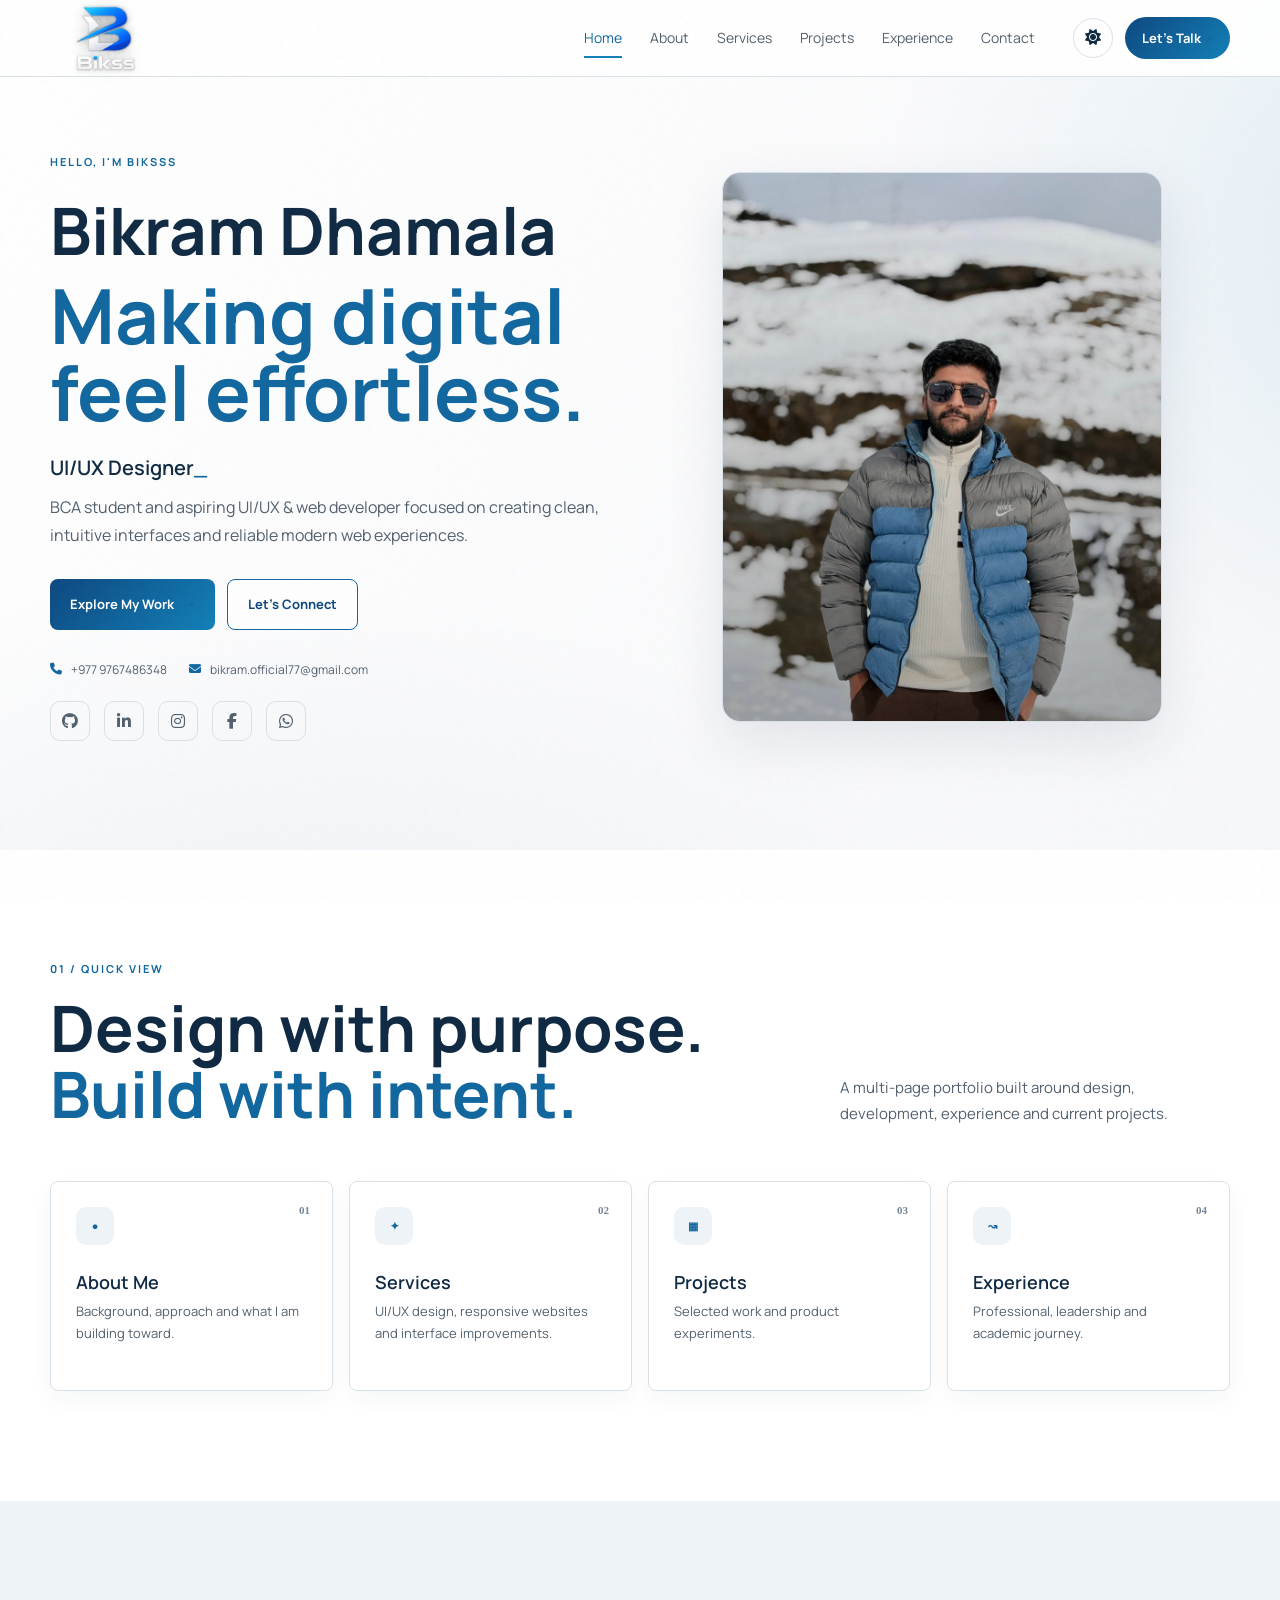
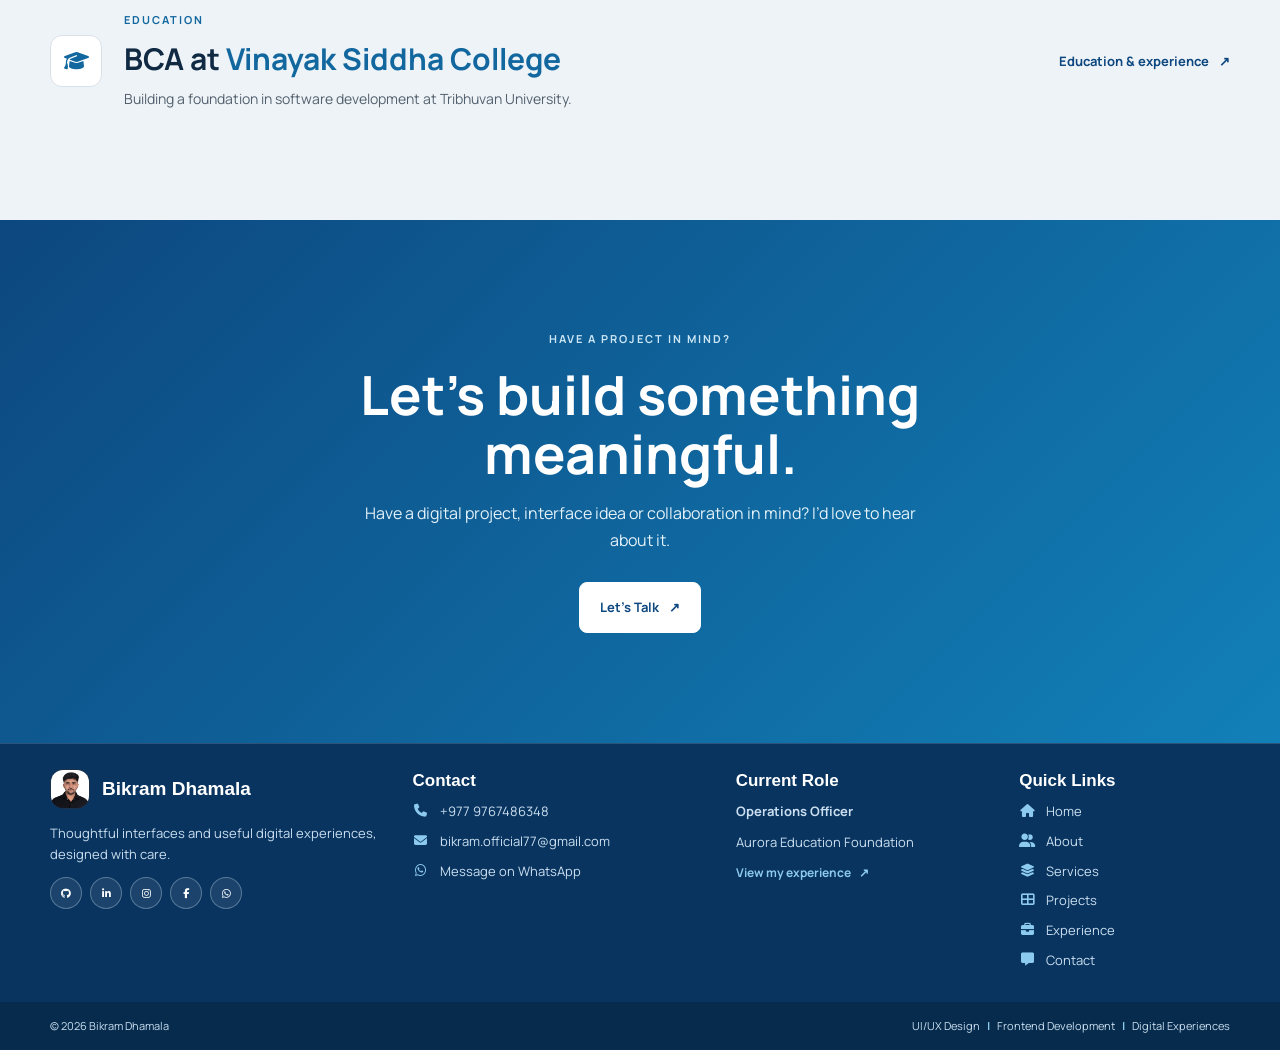
==== commit 10401c99: "Add files via upload" ====
--- a/index.html
+++ b/index.html
@@ -1,7 +1,7 @@
 <!DOCTYPE html>
 <html lang="en">
 <head>
-  <link rel="icon" type="image/jpeg" href="/favicon.jpg">
+  <link rel="icon" type="image/jpeg" href="favicon.jpg">
   <meta charset="UTF-8">
   <meta name="viewport" content="width=device-width, initial-scale=1.0">
   <meta name="description" content="Bikram Dhamala is a UI/UX designer and frontend developer creating clean, intuitive digital experiences.">
@@ -255,8 +255,8 @@
   .footer-inner{flex-direction:column;align-items:flex-start}
 }
 .icon-fallback{font-size:11px;font-weight:700;letter-spacing:-.3px;color:var(--accent)}
-</style><link rel="stylesheet" href="site-enhancements.css"><link rel="stylesheet" href="https://cdnjs.cloudflare.com/ajax/libs/font-awesome/6.5.2/css/all.min.css"><link rel="icon" href="favicon.jpg" type="image/svg+xml"></head>
-<body id="top" data-page="home">
+</style><link rel="stylesheet" href="site-enhancements.css"><link rel="stylesheet" href="https://cdnjs.cloudflare.com/ajax/libs/font-awesome/6.5.2/css/all.min.css"><link rel="preconnect" href="https://fonts.googleapis.com"><link rel="preconnect" href="https://fonts.gstatic.com" crossorigin><link href="https://fonts.googleapis.com/css2?family=Manrope:wght@400;500;600;700;800&display=swap" rel="stylesheet"></head>
+<body id="top" data-page="home" class="light">
   <div class="noise"></div>
   <div class="cursor-glow"></div>
   
@@ -338,6 +338,27 @@
   </div>
 </section>
 
+<section class="home-education section" aria-labelledby="home-education-title">
+  <div class="container home-education-inner reveal">
+    <div class="education-mark"><i class="fa-solid fa-graduation-cap" aria-hidden="true"></i></div>
+    <div>
+      <p class="eyebrow">EDUCATION</p>
+      <h2 id="home-education-title">BCA at <span>Vinayak Siddha College</span></h2>
+      <p>Building a foundation in software development at Tribhuvan University.</p>
+    </div>
+    <a class="education-link" href="experience.html">Education &amp; experience <span aria-hidden="true">↗</span></a>
+  </div>
+</section>
+
+<section class="home-cta section" aria-labelledby="home-cta-title">
+  <div class="container home-cta-inner reveal">
+    <p class="eyebrow">HAVE A PROJECT IN MIND?</p>
+    <h2 id="home-cta-title">Let’s build something meaningful.</h2>
+    <p>Have a digital project, interface idea or collaboration in mind? I’d love to hear about it.</p>
+    <a class="btn home-cta-button" href="contact.html">Let’s Talk <span aria-hidden="true">↗</span></a>
+  </div>
+</section>
+
   </main>
   
 <footer class="home-footer">
@@ -410,15 +431,18 @@
   header?.classList.toggle("scrolled", window.scrollY > 20);
 });
 
-const savedTheme = localStorage.getItem("bikram-theme");
-if (savedTheme === "light") {
+const savedTheme = localStorage.getItem("portfolio-theme");
+if (savedTheme !== "dark") {
   body.classList.add("light");
   if (themeBtn) themeBtn.innerHTML = '<i class="fa-solid fa-sun"></i>';
+} else {
+  body.classList.remove("light");
+  if (themeBtn) themeBtn.innerHTML = '<i class="fa-solid fa-moon"></i>';
 }
 themeBtn?.addEventListener("click", () => {
   body.classList.toggle("light");
   const light = body.classList.contains("light");
-  localStorage.setItem("bikram-theme", light ? "light" : "dark");
+  localStorage.setItem("portfolio-theme", light ? "light" : "dark");
   themeBtn.innerHTML = light
     ? '<i class="fa-solid fa-sun"></i>'
     : '<i class="fa-solid fa-moon"></i>';
--- a/site-enhancements.css
+++ b/site-enhancements.css
@@ -1,25 +1,25 @@
  :root {
-  --bg: #101614;
-  --surface: #171f1b;
-  --surface2: #202b25;
-  --text: #f3f6f2;
-  --muted: #a3b2a9;
-  --line: rgba(222, 239, 228, .12);
-  --accent: #f08b67;
-  --accent2: #9bd5bd;
-  --shadow: 0 25px 80px rgba(0, 0, 0, .36);
+  --bg: #0b1e30;
+  --surface: #102a43;
+  --surface2: #173953;
+  --text: #f4f8fb;
+  --muted: #bfd0de;
+  --line: rgba(203, 223, 240, .18);
+  --accent: #58b4e7;
+  --accent2: #92d0f1;
+  --shadow: 0 24px 60px rgba(0, 0, 0, .24);
 }
 
 body.light {
-  --bg: #f5f8f5;
+  --bg: #f7f8fa;
   --surface: #ffffff;
-  --surface2: #eaf1eb;
-  --text: #1b2b24;
-  --muted: #5b6c62;
-  --line: rgba(25, 47, 34, .12);
-  --accent: #b84e35;
-  --accent2: #24654a;
-  --shadow: 0 25px 70px rgba(25, 47, 34, .12);
+  --surface2: #eef3f7;
+  --text: #102a43;
+  --muted: #52606d;
+  --line: #d9e1e8;
+  --accent: #12679f;
+  --accent2: #1280b8;
+  --shadow: 0 20px 55px rgba(16, 42, 67, .1);
 }
 
 body,
@@ -35,24 +35,24 @@
 }
 
 body {
-  background-image: radial-gradient(ellipse at 15% 8%, rgba(240, 139, 103, .055), transparent 36%);
+  background-image: radial-gradient(ellipse at 15% 8%, rgba(18, 128, 184, .055), transparent 36%);
 }
 
 .home-hero {
   background-color: var(--bg);
   background-image:
-    radial-gradient(ellipse at 12% 18%, rgba(57, 183, 132, .2), transparent 34%),
-    radial-gradient(ellipse at 84% 16%, rgba(240, 139, 103, .18), transparent 32%),
-    linear-gradient(135deg, #101614 0%, #192b25 52%, #271d1b 100%);
+    radial-gradient(ellipse at 12% 18%, rgba(18, 128, 184, .2), transparent 34%),
+    radial-gradient(ellipse at 84% 16%, rgba(13, 71, 127, .18), transparent 32%),
+    linear-gradient(135deg, #0b1e30 0%, #102a43 52%, #173953 100%);
   background-size: 150% 150%;
   animation: home-gradient-pan 24s ease-in-out infinite alternate;
 }
 
 body.light .home-hero {
   background-image:
-    radial-gradient(ellipse at 12% 18%, rgba(75, 170, 127, .16), transparent 34%),
-    radial-gradient(ellipse at 84% 16%, rgba(210, 104, 77, .14), transparent 32%),
-    linear-gradient(135deg, #f3f7f2 0%, #e6f1e9 52%, #f8ece6 100%);
+    radial-gradient(ellipse at 12% 18%, rgba(18, 128, 184, .13), transparent 34%),
+    radial-gradient(ellipse at 84% 16%, rgba(13, 71, 127, .1), transparent 32%),
+    linear-gradient(135deg, #ffffff 0%, #f7f8fa 52%, #eef3f7 100%);
 }
 
 @keyframes home-gradient-pan {
@@ -61,11 +61,11 @@
 }
 
 .header {
-  background: rgba(16, 22, 20, .84);
+  background: rgba(11, 30, 48, .94);
 }
 
 body.light .header {
-  background: rgba(245, 248, 245, .92);
+  background: rgba(255, 255, 255, .94);
 }
 
 .nav-link::after {
@@ -532,4 +532,733 @@
   .footer-column {
     animation: none;
   }
+}
+
+body[data-page="home"].light {
+  --bg: #f7f8fa;
+  --surface: #ffffff;
+  --surface2: #eef3f7;
+  --text: #102a43;
+  --muted: #52606d;
+  --line: #d9e1e8;
+  --accent: #12679f;
+  --accent2: #1280b8;
+  --shadow: 0 20px 55px rgba(16, 42, 67, .1);
+}
+
+body[data-page="home"]:not(.light) {
+  --bg: #0b1e30;
+  --surface: #102a43;
+  --surface2: #173953;
+  --text: #f4f8fb;
+  --muted: #bfd0de;
+  --line: rgba(203, 223, 240, .18);
+  --accent: #58b4e7;
+  --accent2: #92d0f1;
+  --shadow: 0 24px 60px rgba(0, 0, 0, .24);
+}
+
+body[data-page="home"] {
+  background: var(--bg);
+  color: var(--text);
+  font-family: "Manrope", "DM Sans", sans-serif;
+}
+
+body[data-page="home"] .header {
+  background: rgba(255, 255, 255, .94);
+  border-bottom-color: var(--line);
+}
+
+body[data-page="home"]:not(.light) .header {
+  background: rgba(11, 30, 48, .94);
+}
+
+body[data-page="home"] .navbar {
+  height: 76px;
+}
+
+body[data-page="home"] .logo img {
+  display: block;
+  width: 112px;
+  height: auto;
+}
+
+body[data-page="home"] .nav-link {
+  color: var(--muted);
+  font-size: 14px;
+}
+
+body[data-page="home"] .nav-link.active,
+body[data-page="home"] .nav-link:hover {
+  color: var(--accent);
+}
+
+body[data-page="home"] .nav-link.active::after,
+body[data-page="home"] .nav-link::after {
+  background: var(--accent2);
+}
+
+body[data-page="home"] .theme-btn,
+body[data-page="home"] .menu-btn {
+  border-color: var(--line);
+  background: var(--surface);
+  color: var(--text);
+}
+
+body[data-page="home"] .nav-cta,
+body[data-page="home"] .btn.primary {
+  background: linear-gradient(135deg, #0d477f 0%, #1280b8 100%);
+  color: #ffffff;
+}
+
+body[data-page="home"] .home-hero {
+  min-height: min(850px, 100svh);
+  padding: 132px 0 88px;
+  background-color: var(--bg);
+  background-image:
+    radial-gradient(ellipse at 87% 18%, rgba(18, 128, 184, .13), transparent 34%),
+    radial-gradient(ellipse at 12% 82%, rgba(13, 71, 127, .06), transparent 32%),
+    linear-gradient(120deg, #ffffff 0%, #f7f8fa 61%, #eef3f7 100%);
+  animation: none;
+}
+
+body[data-page="home"]:not(.light) .home-hero {
+  background-image:
+    radial-gradient(ellipse at 87% 18%, rgba(18, 128, 184, .2), transparent 34%),
+    linear-gradient(120deg, #0b1e30 0%, #102a43 72%, #173953 100%);
+}
+
+body[data-page="home"] .home-grid {
+  gap: clamp(36px, 6vw, 76px);
+}
+
+body[data-page="home"] .home-hero h1 {
+  color: var(--text);
+  font-family: "Manrope", sans-serif;
+  font-size: clamp(48px, 6vw, 76px);
+  line-height: 1.02;
+  letter-spacing: 0;
+}
+
+body[data-page="home"] .hero-name {
+  margin-bottom: 10px;
+  font-size: .86em;
+  line-height: 1.1;
+  letter-spacing: 0;
+}
+
+body[data-page="home"] .home-hero h1 .hero-tagline {
+  color: var(--accent);
+}
+
+body[data-page="home"] .eyebrow {
+  color: var(--accent);
+  letter-spacing: 2px;
+}
+
+body[data-page="home"] .home-role {
+  margin: 22px 0 12px;
+  color: var(--text);
+  font-family: "Manrope", sans-serif;
+  font-size: 20px;
+}
+
+body[data-page="home"] .home-description {
+  max-width: 560px;
+  color: var(--muted);
+  font-size: 16px;
+  line-height: 1.75;
+}
+
+body[data-page="home"] .hero-actions .btn {
+  min-height: 48px;
+  border-radius: 8px;
+}
+
+body[data-page="home"] .btn.primary:hover,
+body[data-page="home"] .nav-cta:hover {
+  box-shadow: 0 12px 26px rgba(18, 103, 159, .22);
+}
+
+body[data-page="home"] .btn.ghost {
+  border-color: #12679f;
+  background: rgba(255, 255, 255, .76);
+  color: #0d477f;
+}
+
+body[data-page="home"]:not(.light) .btn.ghost {
+  background: rgba(16, 42, 67, .72);
+  color: var(--text);
+}
+
+body[data-page="home"] .hero-socials a {
+  width: 40px;
+  height: 40px;
+  border-radius: 10px;
+  color: var(--muted);
+}
+
+body[data-page="home"] .hero-socials a:hover {
+  border-color: var(--accent);
+  color: var(--accent);
+}
+
+body[data-page="home"] .visual-frame {
+  width: min(440px, 100%);
+  border: 1px solid var(--line);
+  border-radius: 18px;
+  background: var(--surface);
+  box-shadow: var(--shadow);
+}
+
+body[data-page="home"] .photo-carousel,
+body[data-page="home"] .photo-slide {
+  background: var(--surface2);
+}
+
+body[data-page="home"] .photo-slide img {
+  object-position: center 38%;
+}
+
+body[data-page="home"] .home-caption {
+  border-radius: 5px;
+  letter-spacing: 1px;
+}
+
+body[data-page="home"] .home-hero + .section {
+  background: #ffffff;
+}
+
+body[data-page="home"] .home-hero + .section .section-head h2,
+body[data-page="home"] .home-education h2 {
+  color: #102a43;
+  font-family: "Manrope", sans-serif;
+  letter-spacing: 0;
+}
+
+body[data-page="home"] .home-hero + .section .section-head h2 span,
+body[data-page="home"] .home-education h2 span {
+  color: #12679f;
+}
+
+body[data-page="home"] .section-intro {
+  color: #52606d;
+  line-height: 1.7;
+}
+
+body[data-page="home"] .cards-grid {
+  grid-template-columns: repeat(4, minmax(0, 1fr));
+  gap: 16px;
+}
+
+body[data-page="home"] .mini-card {
+  min-height: 210px;
+  padding: 25px;
+  border: 1px solid #d9e1e8;
+  border-radius: 8px;
+  background: #ffffff;
+  box-shadow: 0 8px 24px rgba(16, 42, 67, .045);
+}
+
+body[data-page="home"] .mini-card:hover {
+  border-color: rgba(18, 128, 184, .45);
+  box-shadow: 0 16px 32px rgba(16, 42, 67, .1);
+}
+
+body[data-page="home"] .mini-card > span:first-child {
+  top: 22px;
+  right: 22px;
+  color: #748596;
+}
+
+body[data-page="home"] .mini-card > span:nth-child(2) {
+  position: static;
+  display: grid;
+  width: 38px;
+  height: 38px;
+  margin-bottom: 25px;
+  place-items: center;
+  border-radius: 10px;
+  background: #eef3f7;
+  color: #12679f;
+}
+
+body[data-page="home"] .mini-card h3 {
+  color: #102a43;
+  font-family: "Manrope", sans-serif;
+}
+
+body[data-page="home"] .mini-card p {
+  color: #52606d;
+  font-size: 13px;
+  line-height: 1.65;
+}
+
+body[data-page="home"] .home-education {
+  background: #eef3f7;
+}
+
+body[data-page="home"] .home-education-inner {
+  display: grid;
+  grid-template-columns: 54px minmax(0, 1fr) auto;
+  gap: 20px;
+  align-items: center;
+}
+
+body[data-page="home"] .education-mark {
+  display: grid;
+  width: 52px;
+  height: 52px;
+  place-items: center;
+  border: 1px solid #d9e1e8;
+  border-radius: 12px;
+  background: #ffffff;
+  color: #12679f;
+  font-size: 20px;
+}
+
+body[data-page="home"] .home-education .eyebrow {
+  margin-bottom: 6px;
+}
+
+body[data-page="home"] .home-education h2 {
+  margin-bottom: 5px;
+  font-size: clamp(22px, 3vw, 30px);
+}
+
+body[data-page="home"] .home-education p:last-child {
+  color: #52606d;
+  font-size: 14px;
+}
+
+body[data-page="home"] .education-link {
+  display: inline-flex;
+  align-items: center;
+  gap: 10px;
+  color: #0d477f;
+  font-size: 13px;
+  font-weight: 700;
+}
+
+body[data-page="home"] .education-link:hover {
+  color: #1280b8;
+}
+
+body[data-page="home"] .home-cta {
+  background: linear-gradient(135deg, #0d477f 0%, #1280b8 100%);
+  color: #ffffff;
+  text-align: center;
+}
+
+body[data-page="home"] .home-cta-inner {
+  max-width: 760px;
+}
+
+body[data-page="home"] .home-cta .eyebrow {
+  color: #cbe6f5;
+}
+
+body[data-page="home"] .home-cta h2 {
+  margin: 0 auto 16px;
+  font-family: "Manrope", sans-serif;
+  font-size: clamp(34px, 5vw, 54px);
+  line-height: 1.1;
+}
+
+body[data-page="home"] .home-cta p:not(.eyebrow) {
+  max-width: 580px;
+  margin: 0 auto;
+  color: #e3f1f8;
+  line-height: 1.7;
+}
+
+body[data-page="home"] .home-cta-button {
+  margin-top: 28px;
+  border: 1px solid #ffffff;
+  background: #ffffff;
+  color: #0d477f;
+}
+
+body[data-page="home"] .home-footer {
+  border-top: 0;
+  background: #08345f;
+  color: #ffffff;
+}
+
+body[data-page="home"] .footer-wordmark,
+body[data-page="home"] .footer-column h2 {
+  color: #ffffff;
+}
+
+body[data-page="home"] .footer-brand > p,
+body[data-page="home"] .footer-column > p,
+body[data-page="home"] .footer-detail,
+body[data-page="home"] .footer-quick-links > a {
+  color: #cbdff0;
+}
+
+body[data-page="home"] .footer-detail i,
+body[data-page="home"] .footer-quick-links i,
+body[data-page="home"] .footer-text-link {
+  color: #8dcaf0;
+}
+
+body[data-page="home"] .footer-detail:hover,
+body[data-page="home"] .footer-quick-links > a:hover,
+body[data-page="home"] .footer-text-link:hover {
+  color: #ffffff;
+}
+
+body[data-page="home"] .footer-socials a {
+  border-color: rgba(203, 223, 240, .35);
+  background: rgba(255, 255, 255, .08);
+  color: #ffffff;
+}
+
+body[data-page="home"] .footer-socials a:hover {
+  background: #ffffff;
+  color: #0d477f;
+}
+
+body[data-page="home"] .home-footer-bottom {
+  background: #062b4d;
+  color: #cbdff0;
+}
+
+body[data-page="home"] .home-footer-bottom-inner b {
+  color: #8dcaf0;
+}
+
+body[data-page="projects"].light {
+  --bg: #f7f8fa;
+  --surface: #ffffff;
+  --surface2: #eef3f7;
+  --text: #102a43;
+  --muted: #52606d;
+  --line: #d9e1e8;
+  --accent: #12679f;
+  --accent2: #1280b8;
+  --shadow: 0 20px 55px rgba(16, 42, 67, .1);
+}
+
+body[data-page="projects"]:not(.light) {
+  --bg: #0b1e30;
+  --surface: #102a43;
+  --surface2: #173953;
+  --text: #f4f8fb;
+  --muted: #bfd0de;
+  --line: rgba(203, 223, 240, .18);
+  --accent: #58b4e7;
+  --accent2: #92d0f1;
+  --shadow: 0 24px 60px rgba(0, 0, 0, .24);
+}
+
+body[data-page="projects"].light {
+  background: #f7f8fa;
+  color: #102a43;
+}
+
+body[data-page="projects"] .project-showcase-grid {
+  display: grid;
+  grid-template-columns: repeat(2, minmax(0, 1fr));
+  gap: 20px;
+}
+
+body[data-page="projects"] .project-feature {
+  min-width: 0;
+  grid-template-columns: minmax(0, 1fr);
+  border: 1px solid var(--line);
+  border-radius: 10px;
+  background: var(--surface);
+  box-shadow: 0 12px 34px rgba(16, 42, 67, .08);
+}
+
+body[data-page="projects"] .project-art {
+  min-height: 0;
+  aspect-ratio: 16 / 9;
+  padding: 24px;
+  background: linear-gradient(145deg, #eaf2f8, #dceaf4);
+}
+
+body[data-page="projects"] .project-art-image {
+  padding: 0;
+  background: #ffffff;
+}
+
+body[data-page="projects"] .project-image {
+  display: block;
+  width: 100%;
+  height: 100%;
+  object-fit: contain;
+}
+
+body[data-page="projects"] .art-window {
+  transform: none;
+  border-color: rgba(13, 71, 127, .12);
+  box-shadow: 0 16px 35px rgba(16, 42, 67, .18);
+}
+
+body[data-page="projects"] .project-art:hover .art-window {
+  transform: translateY(-3px);
+}
+
+body[data-page="projects"] .dashboard {
+  height: 190px;
+}
+
+body[data-page="projects"] .project-info {
+  padding: 28px;
+}
+
+body[data-page="projects"] .project-type {
+  color: var(--accent);
+}
+
+body[data-page="projects"] .project-info h3 {
+  font-family: "Manrope", "DM Sans", sans-serif;
+  font-size: clamp(23px, 2.3vw, 30px);
+  line-height: 1.2;
+  letter-spacing: 0;
+}
+
+body[data-page="projects"] .project-info > p:not(.project-type) {
+  color: var(--muted);
+  line-height: 1.7;
+}
+
+body[data-page="projects"] .tags span {
+  border-color: var(--line);
+  border-radius: 4px;
+  color: var(--muted);
+}
+
+body[data-page="projects"] .project-link {
+  color: var(--accent);
+}
+
+@media (max-width: 900px) {
+  body[data-page="home"] .cards-grid {
+    grid-template-columns: repeat(2, minmax(0, 1fr));
+  }
+
+  body[data-page="projects"] .project-showcase-grid {
+    grid-template-columns: 1fr;
+  }
+}
+
+@media (max-width: 600px) {
+  body[data-page="home"] .home-hero {
+    min-height: auto;
+    padding: 112px 0 64px;
+  }
+
+  body[data-page="home"] .home-hero h1 {
+    font-size: 46px;
+  }
+
+  body[data-page="home"] .hero-name {
+    font-size: .9em;
+  }
+
+  body[data-page="home"] .visual-frame {
+    width: min(360px, 100%);
+    margin: 0 auto;
+  }
+
+  body[data-page="home"] .cards-grid {
+    grid-template-columns: 1fr;
+  }
+
+  body[data-page="home"] .home-education-inner {
+    grid-template-columns: 44px minmax(0, 1fr);
+    gap: 15px;
+  }
+
+  body[data-page="home"] .education-mark {
+    width: 44px;
+    height: 44px;
+  }
+
+  body[data-page="home"] .education-link {
+    grid-column: 2;
+  }
+
+  body[data-page="projects"] .project-info {
+    padding: 25px 22px;
+  }
+}
+
+body[data-page="home"].light {
+  background-color: #f7f8fa;
+  color: #102a43;
+}
+
+body[data-page="home"]:not(.light) {
+  background-color: #0b1e30;
+  color: #f4f8fb;
+}
+
+body[data-page="home"]:not(.light) .home-hero + .section {
+  background: #0b1e30;
+}
+
+body[data-page="home"]:not(.light) .home-hero + .section .section-head h2,
+body[data-page="home"]:not(.light) .mini-card h3 {
+  color: #f4f8fb;
+}
+
+body[data-page="home"]:not(.light) .home-hero + .section .section-head h2 span,
+body[data-page="home"]:not(.light) .mini-card > span:nth-child(2) {
+  color: #92d0f1;
+}
+
+body[data-page="home"]:not(.light) .section-intro,
+body[data-page="home"]:not(.light) .mini-card p {
+  color: #bfd0de;
+}
+
+body[data-page="home"]:not(.light) .mini-card {
+  border-color: rgba(203, 223, 240, .18);
+  background: #102a43;
+  box-shadow: 0 12px 30px rgba(0, 0, 0, .14);
+}
+
+body[data-page="home"]:not(.light) .mini-card > span:nth-child(2) {
+  background: #173953;
+}
+
+body[data-page="home"]:not(.light) .home-education {
+  background: #102a43;
+}
+
+body[data-page="home"]:not(.light) .home-education h2 {
+  color: #f4f8fb;
+}
+
+body[data-page="home"]:not(.light) .home-education h2 span,
+body[data-page="home"]:not(.light) .education-link {
+  color: #92d0f1;
+}
+
+body[data-page="home"]:not(.light) .home-education p:last-child {
+  color: #bfd0de;
+}
+
+body[data-page="home"]:not(.light) .education-mark {
+  border-color: rgba(203, 223, 240, .18);
+  background: #173953;
+  color: #92d0f1;
+}
+
+body[data-page="projects"] .project-art {
+  aspect-ratio: 2.63 / 1;
+  padding: 12px;
+}
+
+body[data-page="projects"] .project-art-image {
+  aspect-ratio: 2.63 / 1;
+  padding: 0;
+}
+
+body[data-page="projects"] .dashboard {
+  height: 140px;
+}
+
+body[data-page="projects"] .dashboard aside {
+  min-height: 0;
+  padding: 8px 0;
+  gap: 8px;
+}
+
+body[data-page="projects"] .dash-main {
+  min-height: 0;
+  overflow: hidden;
+  padding: 10px 18px;
+}
+
+body[data-page="projects"] .dash-main h3 {
+  margin: 2px 0 5px;
+  font-size: 18px;
+}
+
+body[data-page="projects"] .dash-cards {
+  gap: 7px;
+}
+
+body[data-page="projects"] .dash-cards div {
+  height: 26px;
+}
+
+body[data-page="projects"] .dash-chart {
+  height: 40px;
+  margin-top: 6px;
+  padding: 6px;
+}
+
+@media (max-width: 600px) {
+  body[data-page="projects"] .project-feature:first-child .project-art {
+    aspect-ratio: 1.6 / 1;
+  }
+}
+
+body[data-page] .page-hero::before {
+  background: radial-gradient(circle, rgba(18, 128, 184, .13), transparent 68%);
+}
+
+body[data-page] .page-hero::after {
+  background: radial-gradient(circle, rgba(13, 71, 127, .07), transparent 68%);
+}
+
+body[data-page="projects"] .project-art {
+  background: radial-gradient(circle at 50% 50%, rgba(18, 128, 184, .13), transparent 55%), #eef3f7;
+}
+
+body[data-page] .home-footer {
+  border-top: 1px solid rgba(203, 223, 240, .18);
+  background: #08345f;
+  color: #ffffff;
+}
+
+body[data-page] .footer-wordmark,
+body[data-page] .footer-column h2 {
+  color: #ffffff;
+}
+
+body[data-page] .footer-brand > p,
+body[data-page] .footer-column > p,
+body[data-page] .footer-detail,
+body[data-page] .footer-quick-links > a {
+  color: #cbdff0;
+}
+
+body[data-page] .footer-detail i,
+body[data-page] .footer-quick-links i,
+body[data-page] .footer-text-link {
+  color: #8dcaf0;
+}
+
+body[data-page] .footer-detail:hover,
+body[data-page] .footer-quick-links > a:hover,
+body[data-page] .footer-text-link:hover {
+  color: #ffffff;
+}
+
+body[data-page] .footer-socials a {
+  border-color: rgba(203, 223, 240, .35);
+  background: rgba(255, 255, 255, .08);
+  color: #ffffff;
+}
+
+body[data-page] .footer-socials a:hover {
+  background: #ffffff;
+  color: #0d477f;
+}
+
+body[data-page] .home-footer-bottom {
+  background: #062b4d;
+  color: #cbdff0;
+}
+
+body[data-page] .home-footer-bottom-inner b {
+  color: #8dcaf0;
 }
